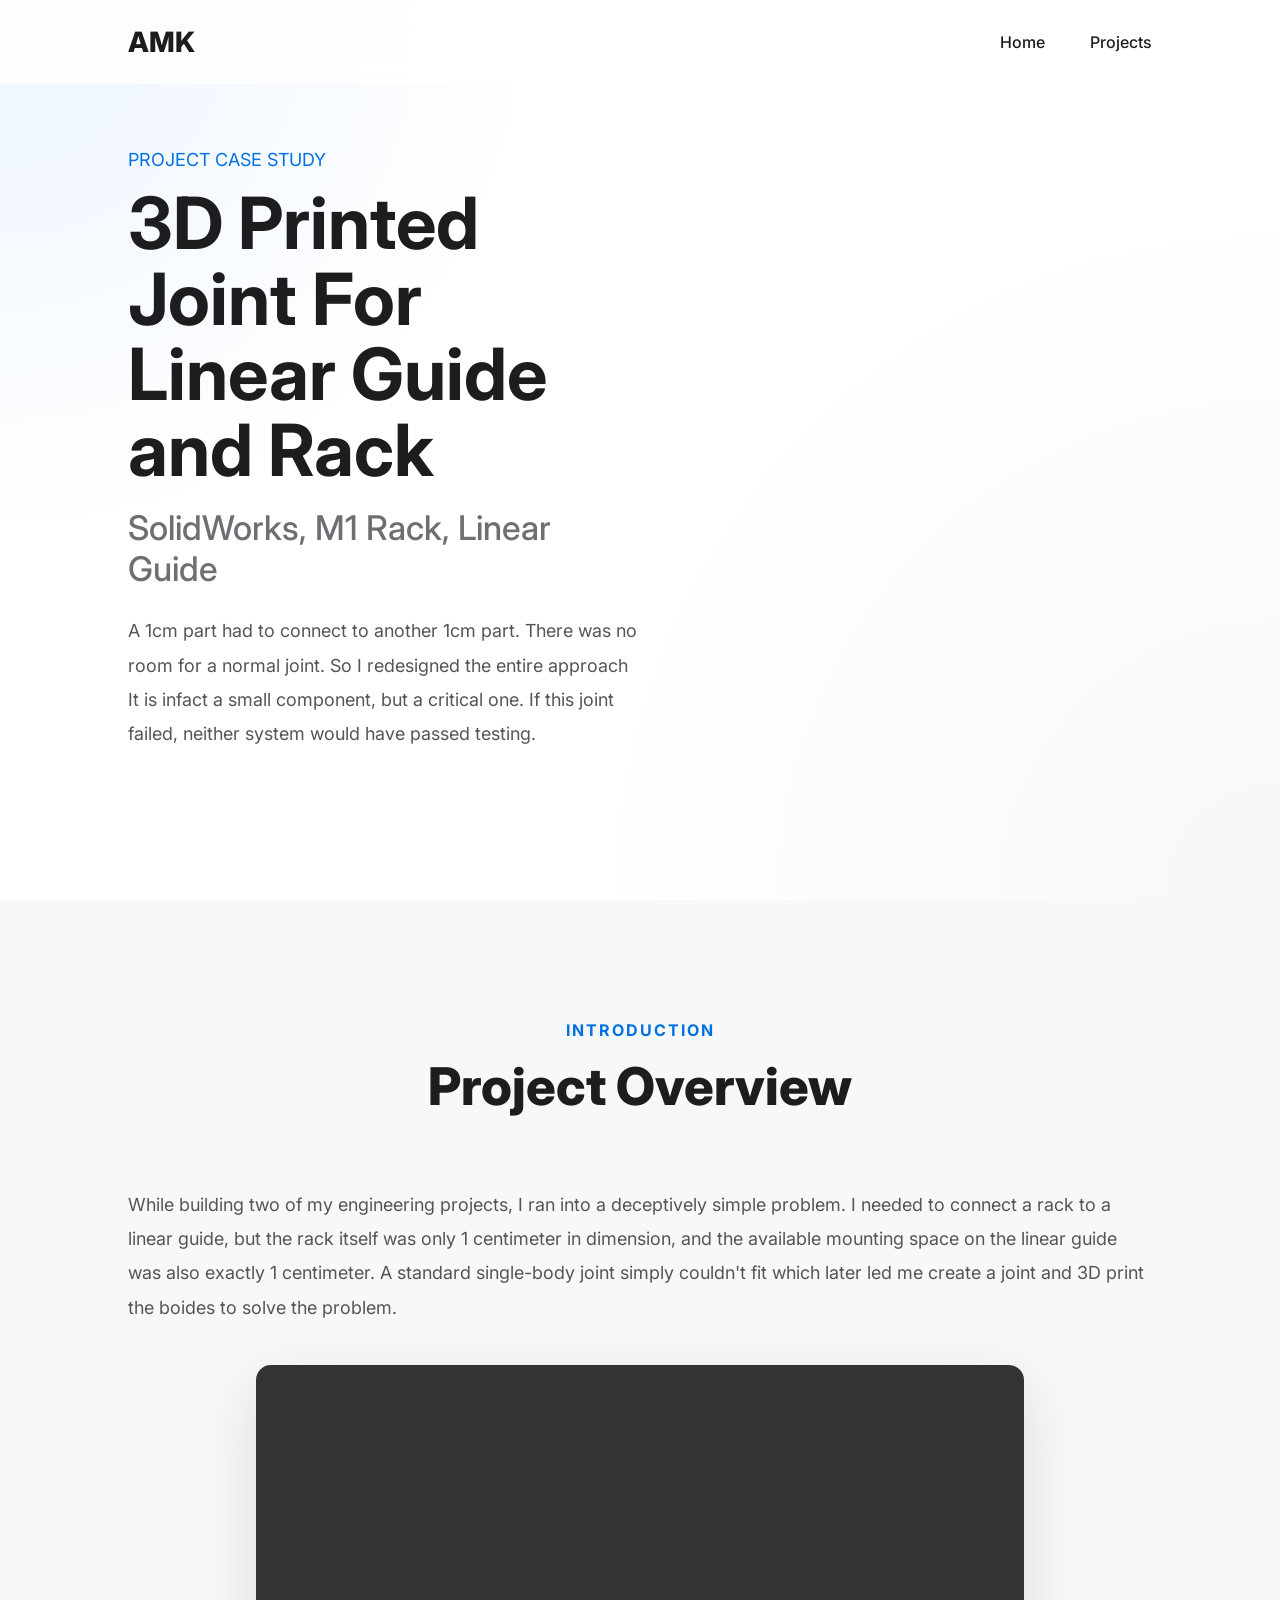
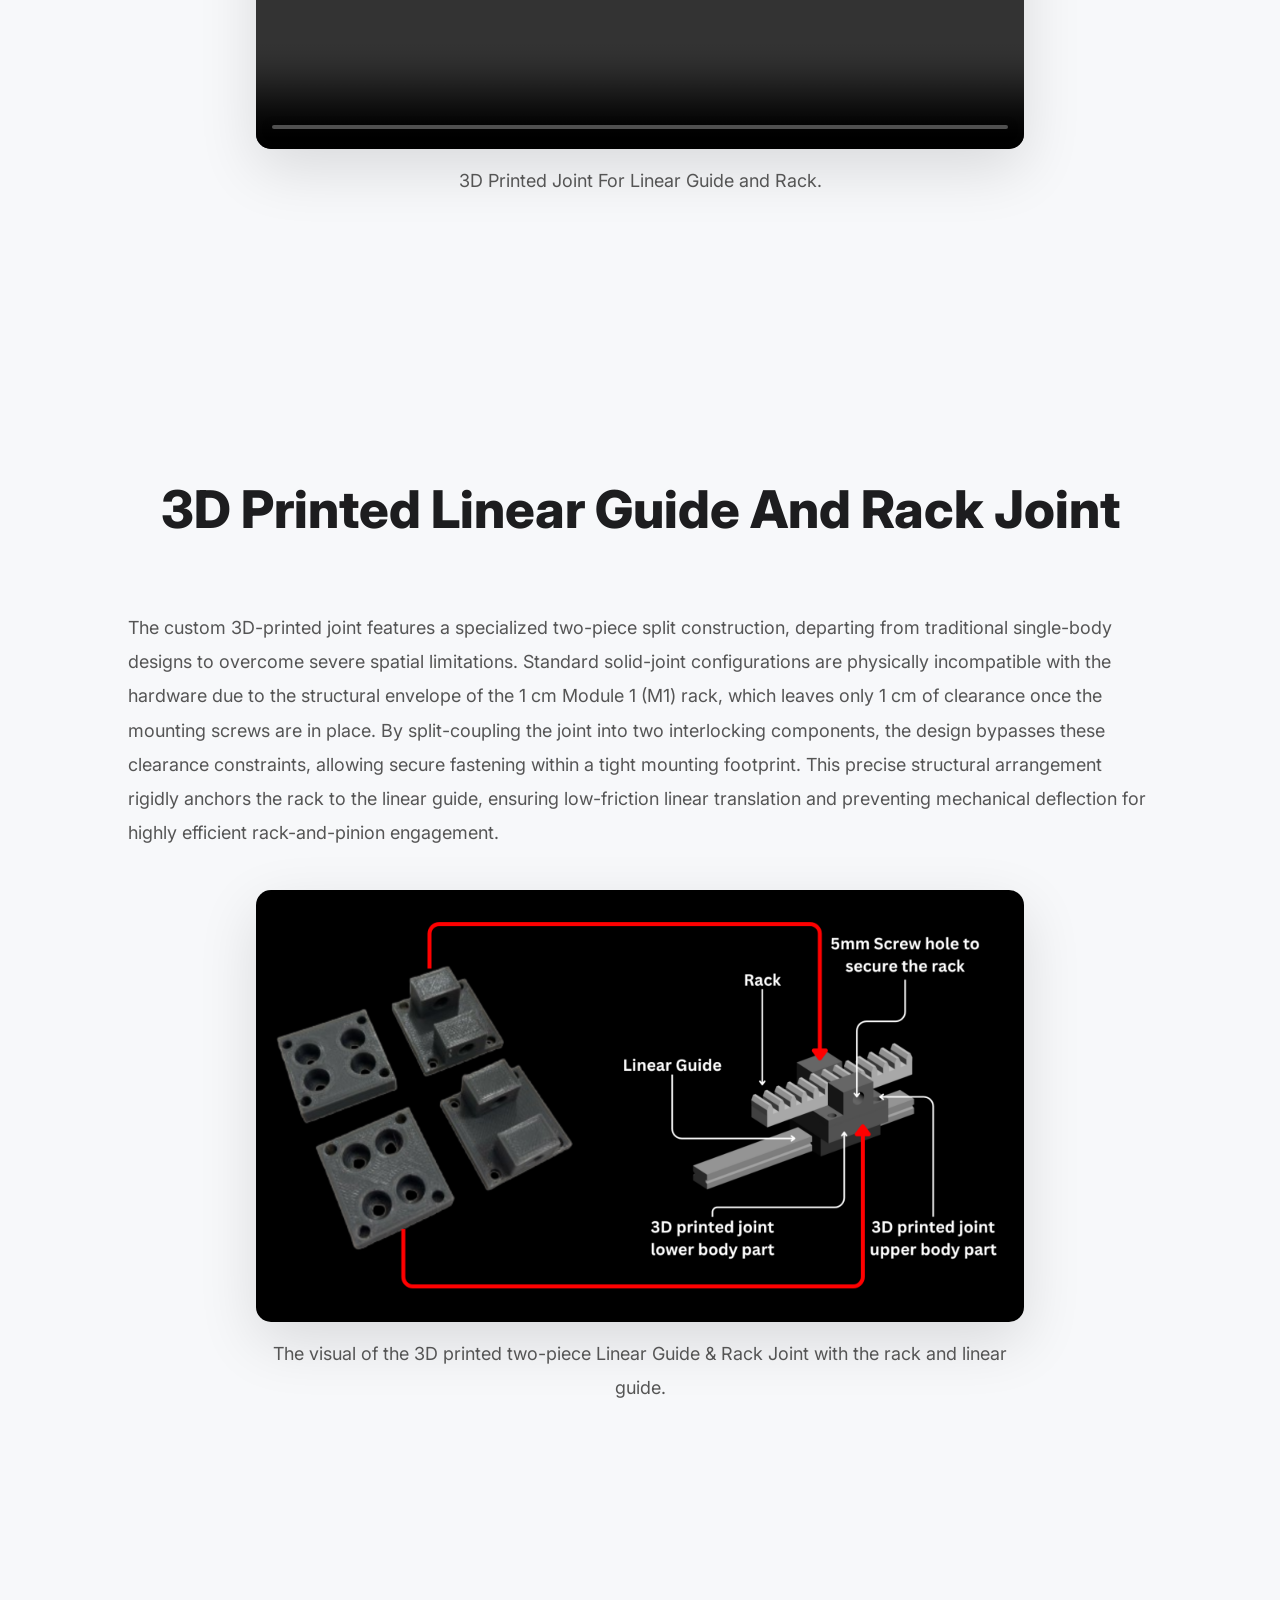
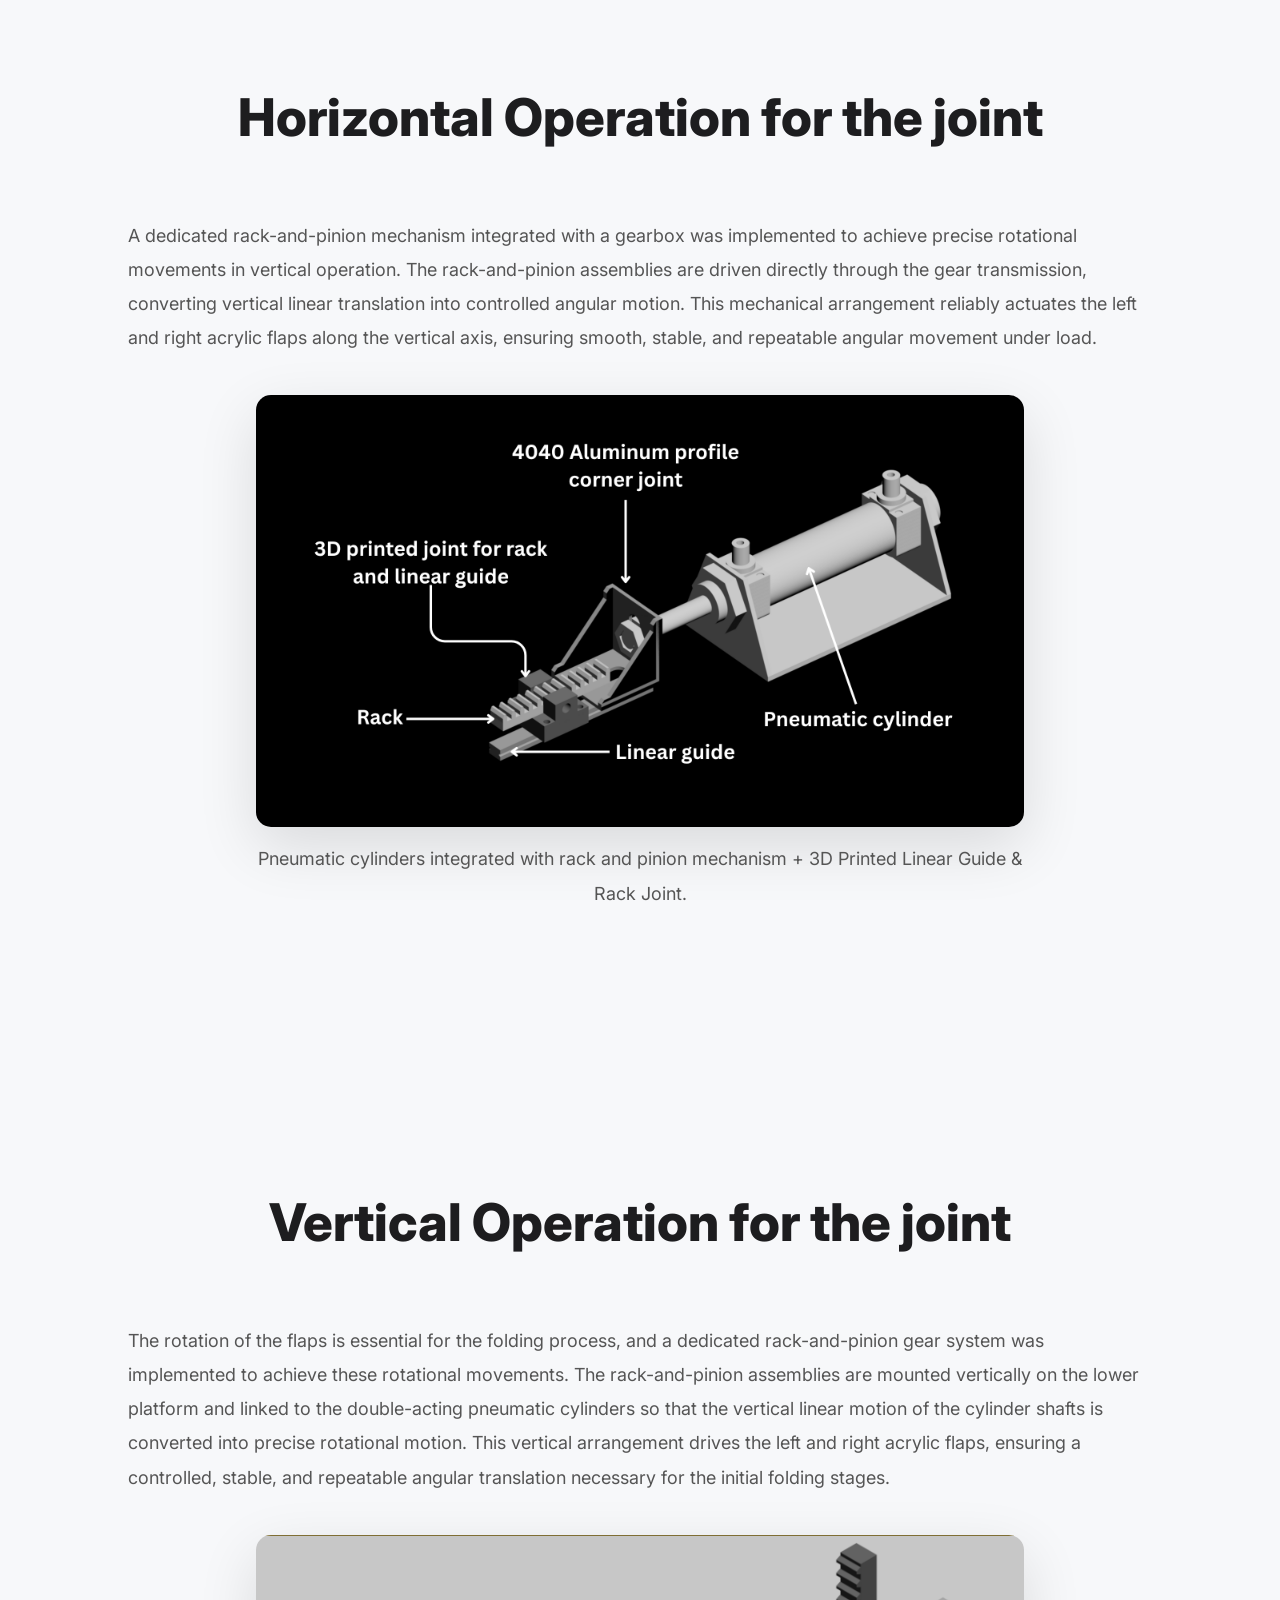
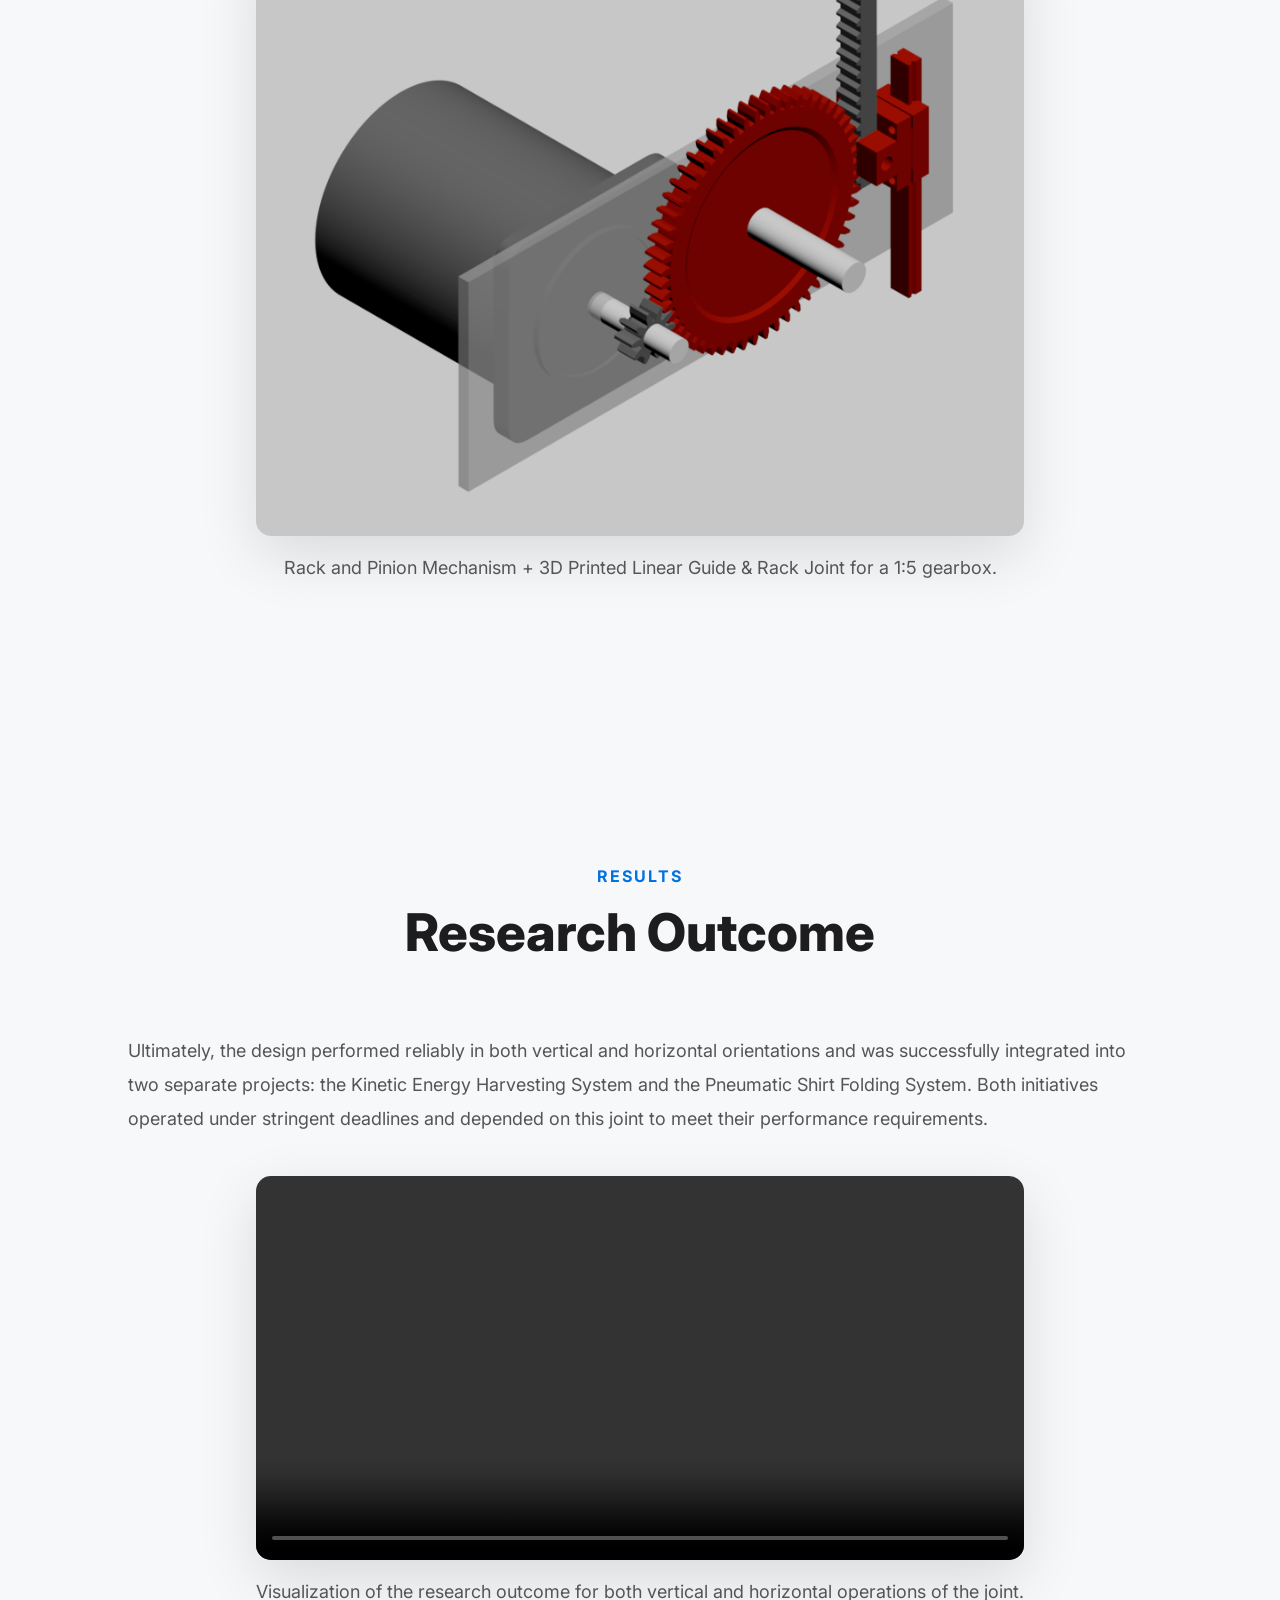
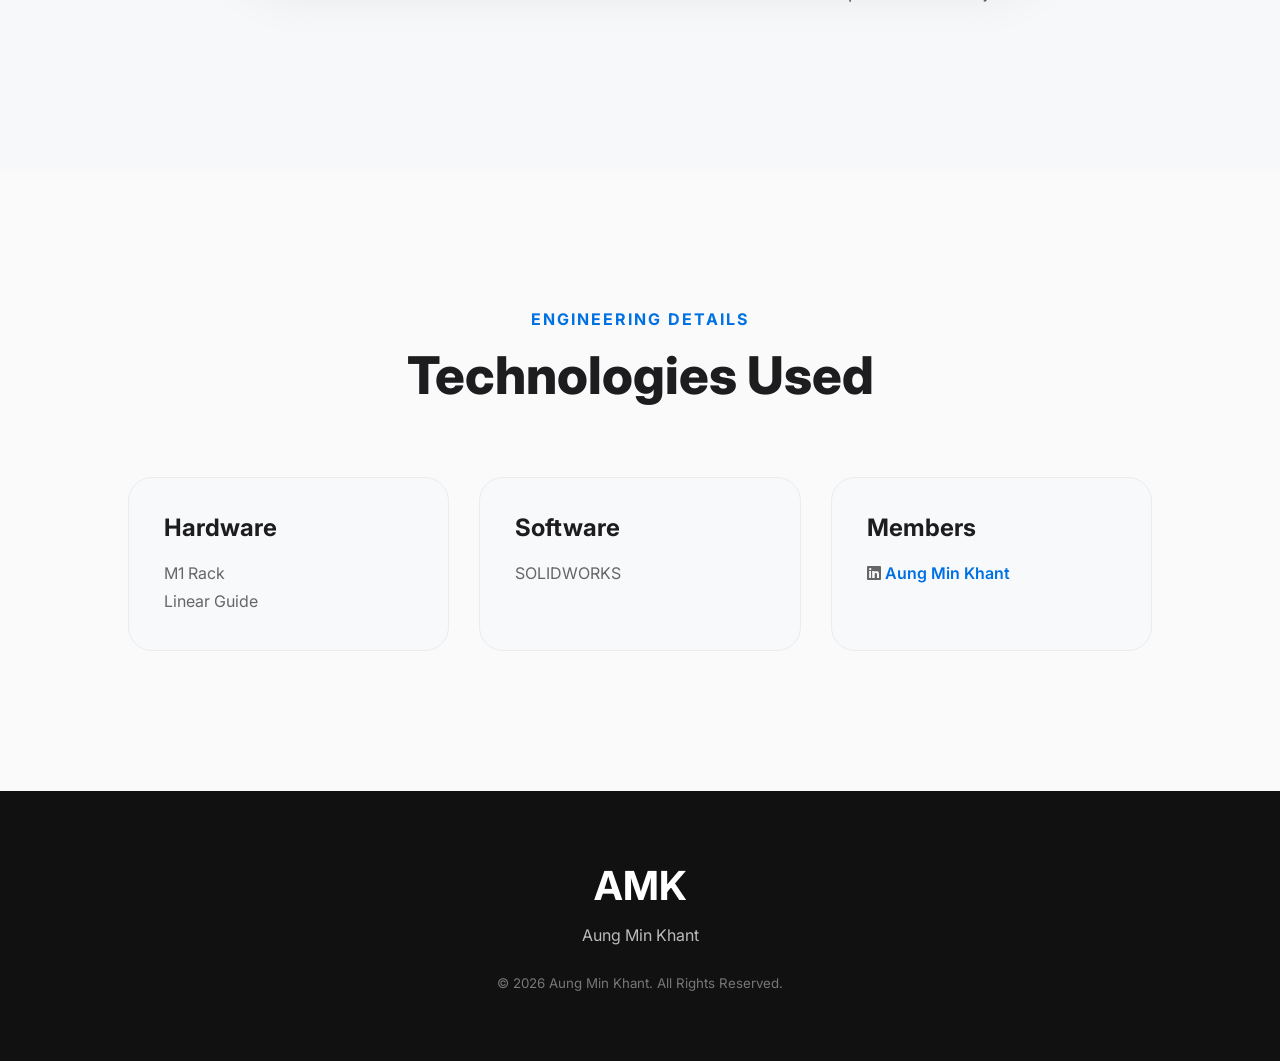
==== projects/3D Printed Joint For Linear Guide and Rack.html @ d3974a3c "Add files via upload" ====
<!DOCTYPE html>
<html lang="en">

<head>

    <meta charset="UTF-8">
    <meta name="viewport" content="width=device-width, initial-scale=1.0">

    <title>3D Printed Joint For Linear Guide and Rack | Aung Min Khant</title>

    <link rel="stylesheet" href="../css/style.css">

    <link href="https://fonts.googleapis.com/css2?family=Inter:wght@300;400;500;600;700;800&display=swap"
        rel="stylesheet">

    <link rel="stylesheet" href="https://cdnjs.cloudflare.com/ajax/libs/font-awesome/6.5.0/css/all.min.css">

</head>

<body>

    <!-- ================= NAVIGATION ================= -->

    <nav>

        <div class="logo">
            AMK
        </div>

        <ul>

            <li><a href="../index.html">Home</a></li>

            <li><a href="../index.html#projects">Projects</a></li>

        </ul>

    </nav>





    <!-- ================= HERO ================= -->

    <section class="hero">

        <div class="hero-left">

            <p class="intro">

                PROJECT CASE STUDY

            </p>

            <h1>

                3D Printed Joint For Linear Guide and Rack

            </h1>

            <h2>

                SolidWorks, M1 Rack, Linear Guide

            </h2>



            <p class="description">

                A 1cm part had to connect to another 1cm part. There was no room for a normal joint. So I redesigned the entire approach
                It is infact a small component, but a critical one. If this joint failed, neither system would have passed testing.



            </p>

    </section>





    <!-- ================= INTRODUCTION ================= -->

    <section class="about">

        <div class="section-title">

            <p>

                INTRODUCTION

            </p>

            <h2>

                Project Overview

            </h2>

        </div>

        <div class="about-container">

            <div class="about-text">

                <p>

                    While building two of my engineering projects, I ran into a deceptively simple problem. I needed to connect a rack to a
                    linear guide, but the rack itself was only 1 centimeter in dimension, and the available mounting space on the linear
                    guide was also exactly 1 centimeter. A standard single-body joint simply couldn't fit which later led me create a joint
                    and 3D print the boides to solve the problem.

                </p>

                <div class="media-wrapper media-three-quarter">

                    <div class="media-wrapper media-full">

                    <video controls autoplay muted loop playsinline preload="auto">

                        <source src="../videos/3D Printed Joint For Linear Guide and Rack/cover.mp4" type="video/mp4">


                    </video>

                    <p class="figure-caption">
                        3D Printed Joint For Linear Guide and Rack.
                    </p>

                </div>

            </div>

    </section>

        <!-- ================= SECTION 3 ================= -->

    <section class="about">

        <div class="section-title">



            <h2>

                3D Printed Linear Guide And Rack Joint

            </h2>

        </div>

        <div class="about-container">

            <div class="about-text">

                <p>

                    The custom 3D-printed joint features a specialized two-piece split construction, departing from
                    traditional single-body
                    designs to overcome severe spatial limitations. Standard solid-joint configurations are physically
                    incompatible with the
                    hardware due to the structural envelope of the 1 cm Module 1 (M1) rack, which leaves only 1 cm of
                    clearance once the
                    mounting screws are in place. By split-coupling the joint into two interlocking components, the
                    design bypasses these
                    clearance constraints, allowing secure fastening within a tight mounting footprint. This precise
                    structural arrangement
                    rigidly anchors the rack to the linear guide, ensuring low-friction linear translation and
                    preventing mechanical
                    deflection for highly efficient rack-and-pinion engagement.

                </p>

                <div class="media-wrapper media-three-quarter">

                    <figure>

                        <img src="../images/Advanced Kinetic Energy Harvesting System/Linear Guide joint.png">
                        <p class="figure-caption">
                            The visual of the 3D printed two-piece Linear Guide & Rack Joint with the rack and linear
                            guide.
                        </p>

                    </figure>

                </div>
    </section>

    <!-- ================= SECTION 1 ================= -->

    <section class="about">

        <div class="section-title">


            <h2>

                Horizontal Operation for the joint

            </h2>

        </div>

        <div class="about-container">

            <div class="about-text">

                <p>

                    A dedicated rack-and-pinion mechanism integrated with a gearbox was implemented to achieve precise rotational movements
                    in vertical operation. The rack-and-pinion assemblies are driven directly through the gear transmission, converting
                    vertical linear translation into controlled angular motion. This mechanical arrangement reliably actuates the left and
                    right acrylic flaps along the vertical axis, ensuring smooth, stable, and repeatable angular movement under load.


                </p>

                <div class="media-wrapper media-three-quarter">

                    <figure>

                        <img src="../images/Pneumatic Shirt Folding System/Pneumatic Double Acting Cylinder.png">

                        <p class="figure-caption">
                            Pneumatic cylinders integrated with rack and pinion mechanism + 3D Printed Linear Guide & Rack Joint.
                        </p>

                    </figure>

                </div>

    </section>





    <!-- ================= SECTION 2 ================= -->

    <section class="about">

        <div class="section-title">



            <h2>

                Vertical Operation for the joint

            </h2>

        </div>

        <div class="about-container">

            <div class="about-text">

                <p>

                    The rotation of the flaps is essential for the folding process, and a dedicated rack-and-pinion gear
                    system was
                    implemented to achieve these rotational movements. The rack-and-pinion assemblies are mounted
                    vertically on the lower platform and linked to the
                    double-acting pneumatic cylinders so that the vertical linear motion of the cylinder shafts is
                    converted into precise rotational motion. This vertical arrangement drives the left and right acrylic
                    flaps, ensuring a controlled, stable, and repeatable angular translation necessary for the initial
                    folding stages.

                </p>

                <div class="media-wrapper media-three-quarter">

                    <figure>

                        <img src="../images/Advanced Kinetic Energy Harvesting System/Rack and Pinion.png">
                        <p class="figure-caption">
                            Rack and Pinion Mechanism + 3D Printed Linear Guide & Rack Joint for a 1:5 gearbox.
                        </p>

                    </figure>

                </div>

        

    </section>

    <!-- ================= RESULTS ================= -->

    <section class="about">

        <div class="section-title">

            <p>

                RESULTS

            </p>

            <h2>

                Research Outcome

            </h2>

        </div>

        <div class="about-container">

            <div class="about-text">

                <p>

                    Ultimately, the design performed reliably in both vertical and horizontal orientations and was successfully integrated
                    into two separate projects: the Kinetic Energy Harvesting System and the Pneumatic Shirt Folding System. Both
                    initiatives operated under stringent deadlines and depended on this joint to meet their performance requirements.


                </p>

                <div class="media-wrapper media-three-quarter">

                    <video controls autoplay muted loop playsinline preload="auto">

                        <source src="../videos/3D Printed Joint For Linear Guide and Rack/result.mp4" type="video/mp4">


                    </video>

                    <p class="figure-caption">
                        Visualization of the research outcome for both vertical and horizontal operations of the joint.
                    </p>

                </div>

    </section>


    <!-- ================= TECHNOLOGIES ================= -->

    <section class="projects">

        <div class="section-title">

            <p>

                ENGINEERING DETAILS

            </p>

            <h2>

                Technologies Used

            </h2>

        </div>

        <div class="skills-grid">

            <div class="skill-card">

                <h3>

                    Hardware

                </h3>

                <p>

                    M1 Rack<br>

                    Linear Guide<br>

                </p>

            </div>





            <div class="skill-card">

                <h3>

                    Software

                </h3>

                <p>

                    SOLIDWORKS<br>

                </p>

            </div>

            
            <div class="skill-card">

                <h3>
                    Members
                </h3>

                <p>

                    <i class="fa-brands fa-linkedin"></i>
                    <a href="https://www.linkedin.com/in/aung-min-k-444830345" target="_blank" class="member-link">
                        Aung Min Khant
                    </a>

                </p>

            </div>


        </div>



    </section>





    <!-- ================= FOOTER ================= -->

    <footer>

        <div class="footer-content">

            <h2>

                AMK

            </h2>

            <p>

                Aung Min Khant

            </p>

            <small>

                © 2026 Aung Min Khant. All Rights Reserved.

            </small>

        </div>

    </footer>

</body>

</html>
---- css/style.css ----
*{
    margin:0;
    padding:0;
    box-sizing:border-box;
}

html{
    scroll-behavior:smooth;
}

body{

    font-family:'Inter',sans-serif;

    background:#ffffff;

    color:#1d1d1f;

}

/* NAVIGATION */

/* Navigation Animation */

nav{

    position:fixed;

    top:0;

    left:0;

    width:100%;

    z-index:1000;

    display:flex;

    justify-content:space-between;

    align-items:center;

    padding:25px 10%;

    background:rgba(255,255,255,0.75);

    backdrop-filter:blur(15px);

    transition:0.4s;

}

.nav-scrolled{

    padding:15px 10%;

    background:white;

    box-shadow:0 10px 30px rgba(0,0,0,.08);

}

.logo{

    font-size:28px;

    font-weight:800;

}

nav ul{

    display:flex;

    gap:45px;

    list-style:none;

}

nav a{

    text-decoration:none;

    color:#1d1d1f;

    font-weight:500;

    transition:.3s;

}

nav a:hover{

    color:#0071E3;

}

/* HERO */

.hero{

    min-height:100vh;

    display:flex;

    justify-content:space-between;

    align-items:center;

    padding:120px 10%;

    background:
    radial-gradient(circle at top left,#edf5ff,transparent 35%),
    radial-gradient(circle at bottom right,#f7f7f9,transparent 45%);

    animation:fadeHero 1.2s ease;

}

.hero-left{

    width:50%;

}

.intro{

    color:#0071E3;

    font-size:18px;

    margin-bottom:15px;

}

.hero h1{

    font-size:72px;

    line-height:1.05;

    margin-bottom:20px;

}

.hero h2{

    font-size:34px;

    color:#6E6E73;

    font-weight:500;

    margin-bottom:25px;

}

.description{

    max-width:550px;

    line-height:1.9;

    color:#555;

    font-size:18px;

}

.buttons{

    display:flex;

    gap:20px;

    margin-top:45px;

}

.btn-primary{

    background:#0071E3;

    color:white;

    padding:18px 34px;

    border-radius:50px;

    text-decoration:none;

    transition:.35s;

    font-weight:600;

    display:inline-flex;

    align-items:center;

    justify-content:center;

}

.btn-primary{

    background:#0071E3;

    color:white;

    padding:18px 34px;

    border-radius:50px;

    text-decoration:none;

    transition:.35s;

    font-weight:600;

    display:inline-flex;

    align-items:center;

    justify-content:center;

}

.btn-secondary{

    border:2px solid #0071E3;

    color:#0071E3;

    padding:18px 34px;

    border-radius:50px;

    text-decoration:none;

    transition:.35s;

    font-weight:600;

    display:inline-flex;

    align-items:center;

    justify-content:center;

    background:transparent;

    appearance:none;

    -webkit-appearance:none;

}


.btn-secondary:focus,
.btn-secondary:active{

    outline:none;

    border-color:#0071E3;

    box-shadow:none;

}

.btn-secondary:hover{

    background:#0071E3;

    color:white;

}


.hero-right{

    width:42%;

    display:flex;

    justify-content:center;

}

.hero-right img{

    width:100%;

    max-width:500px;

    border-radius:35px;

    box-shadow:0 40px 100px rgba(0,0,0,.15);

    animation:floatImage 5s ease-in-out infinite;

}

@keyframes floatImage{

0%{

transform:translateY(0px);

}

50%{

transform:translateY(-18px);

}

100%{

transform:translateY(0px);

}

}

@keyframes fadeHero{

from{

opacity:0;

transform:translateY(40px);

}

to{

opacity:1;

transform:translateY(0);

}

}

/* ================= ABOUT ================= */

.about{

    padding:120px 10%;

    background:#f7f8fa;

}

.section-title{

    text-align:center;

    margin-bottom:70px;

}

.section-title p{

    color:#0071E3;

    font-weight:700;

    letter-spacing:2px;

    margin-bottom:15px;

}

.section-title h2{

    font-size:52px;

    font-weight:800;

}

.about-container{

    display:flex;

    justify-content:space-between;

    gap:70px;

}

.about-text{

    flex:2;

}

.about-text p{

    font-size:18px;

    line-height:1.9;

    color:#555;

    margin-bottom:30px;

}

.about-button{

    display:inline-block;

    margin-top:20px;

    padding:18px 34px;

    background:#0071E3;

    color:white;

    text-decoration:none;

    border-radius:50px;

    transition:.35s;

}

.about-button:hover{

    transform:translateY(-5px);

    box-shadow:0 20px 40px rgba(0,113,227,.25);

}

.about-card{

    flex:1;

    background:white;

    padding:40px;

    border-radius:28px;

    box-shadow:0 25px 60px rgba(0,0,0,.08);

}

.info{

    margin-bottom:35px;

}

.info:last-child{

    margin-bottom:0;

}

.info h3{

    margin-bottom:10px;

    color:#0071E3;

}

.info p{

    color:#555;

    line-height:1.6;

}

/* ================= PROJECTS ================= */

.projects{

    padding:140px 10%;
    background:#fafafa;

}

.section-title span{

    display:block;
    margin-top:18px;
    color:#777;
    max-width:700px;
    margin-inline:auto;
    line-height:1.8;

}

.project-slider-container{

    position:relative;

    display:flex;

    align-items:center;

    margin-top:80px;

}


.project-grid{

    display:flex;

    gap:40px;

    overflow-x:auto;

    overflow-y:hidden;

    width:100%;

    padding:30px 20px;

    scroll-behavior:smooth;

    scroll-snap-type:x mandatory;

}


.project-grid::-webkit-scrollbar{

    display:none;

}


.project-card{

    flex:0 0 380px;

    width:380px;

    max-width:380px;

    height:auto;

    background:white;

    border-radius:28px;

    overflow:hidden;

    opacity:1;

    transform:translateX(0);

    transition:
    opacity .35s ease,
    transform .35s ease,
    box-shadow .25s ease;

    box-shadow:0 18px 45px rgba(0,0,0,.08);

    scroll-snap-align:start;

}

.project-card:hover{

    transform:translateY(-8px);

    box-shadow:0 25px 55px rgba(0,0,0,.12);

}

.project-image{
    width:100%;
    height:260px;
    overflow:hidden;
    position:relative;
}

.project-image img,
.project-image video{
    width:100%;
    height:100%;
    object-fit:cover;
    display:block;
}

.project-content{

    padding:35px;

}

.tag-group{

    display:flex;
    gap:10px;
    flex-wrap:wrap;
    margin-bottom:20px;

}

.tag-group span{

    background:#eef5ff;
    color:#0071E3;
    padding:8px 16px;
    border-radius:30px;
    font-size:13px;
    font-weight:600;

}

.project-content h3{

    font-size:30px;
    margin-bottom:18px;

}

.project-content p{

    color:#666;
    line-height:1.8;
    margin-bottom:28px;

}

.project-content a{

    display:inline-flex;

    align-items:center;

    gap:8px;

    color:#0071E3;

    text-decoration:none;

    font-weight:700;

    transition:.3s;

}


.project-content a:hover{

    gap:15px;

}

/* ================= SKILLS ================= */

.skills{

    padding:140px 10%;
    background:white;

}

.skills-grid{

    display:grid;
    grid-template-columns:repeat(auto-fit,minmax(300px,1fr));
    gap:30px;
    margin-top:70px;

}

.skill-card{

    background:#f8f9fb;
    border-radius:24px;
    padding:35px;
    transition:.35s;
    border:1px solid #ececec;

}

.skill-card:hover{

    transform:translateY(-8px);

    box-shadow:0 20px 45px rgba(0,0,0,.08);

}

.skill-card h3{

    font-size:24px;
    margin-bottom:18px;

}

.skill-card p{

    color:#666;
    line-height:1.7;

}

/* ================= HIGHLIGHTS ================= */

.highlights{

    padding:100px 10%;

    background:white;

}


.highlight-grid{

    display:grid;

    grid-template-columns:repeat(4,1fr);

    gap:30px;

    margin-top:60px;

}


.highlight-card{

    background:#f8f9fb;

    padding:45px 30px;

    border-radius:25px;

    text-align:center;

    border:1px solid #ececec;

    transition:.35s;

}


.highlight-card:hover{

    transform:translateY(-10px);

    box-shadow:0 25px 50px rgba(0,0,0,.1);

}


.highlight-card h3{

    font-size:48px;

    color:#0071E3;

    font-weight:800;

    margin-bottom:15px;

}


.highlight-card p{

    color:#666;

    font-size:17px;

}


/* ================= CONTACT ================= */


.contact{

    padding:120px 10%;

    background:#f7f8fa;

}


.contact-container{

    display:flex;

    justify-content:center;

    gap:35px;

    margin-top:70px;

}


.contact-card{

    background:white;

    width:320px;

    padding:45px 30px;

    border-radius:28px;

    text-align:center;

    box-shadow:0 20px 50px rgba(0,0,0,.08);

    transition:.35s;

}


.contact-card:hover{

    transform:translateY(-10px);

}


.contact-card i{

    font-size:40px;

    color:#0071E3;

    margin-bottom:25px;

}


.contact-card h3{

    font-size:24px;

    margin-bottom:15px;

}


.contact-card p{

    color:#666;

    line-height:1.7;

    word-break:break-word;

}



/* ================= FOOTER ================= */


footer{

    background:#111;

    color:white;

    padding:70px 10%;

    text-align:center;

}


.footer-content h2{

    font-size:40px;

    margin-bottom:15px;

}


.footer-content p{

    color:#bbb;

    margin-bottom:8px;

}


.footer-content small{

    display:block;

    margin-top:30px;

    color:#777;

}

/* ================= SCROLL ANIMATION ================= */


.hidden{

    opacity:0;

    transform:translateY(40px);

    transition:0.8s ease;

}


.show{

    opacity:1;

    transform:translateY(0);

}

/* ================= MOBILE MENU ================= */


.menu-toggle{

    display:none;

    font-size:28px;

    cursor:pointer;

    color:#0071E3;

}



@media(max-width:768px){


.menu-toggle{

    display:block;

}


nav ul{

    position:absolute;

    top:75px;

    right:5%;

    background:white;

    width:220px;

    padding:25px;

    border-radius:20px;

    box-shadow:0 20px 50px rgba(0,0,0,.15);

    flex-direction:column;

    align-items:center;

    display:none;

}


nav ul.active{

    display:flex;

}


}

/* ================= CONTACT LINK FIX ================= */


.contact-card{

    text-decoration:none;

    color:#1d1d1f;

}


.contact-card:hover h3{

    color:#0071E3;

}

/* ================= PROJECT LINK ================= */


.project-content a{

    display:inline-block;

    transition:.3s;

}


.project-content a:hover{

    transform:translateX(8px);

}


/* ================= REMOVE BUTTON FOCUS BOX ================= */


a,
a:focus,
a:active{

    outline:none;

    -webkit-tap-highlight-color:transparent;

}


.btn-primary,
.btn-secondary,
.about-button{

    outline:none;

}


.btn-primary:focus,
.btn-secondary:focus,
.about-button:focus{

    box-shadow:none;

}

/* ================= ACTIVE NAVIGATION ================= */


nav a.active{

    color:#0071E3;

    font-weight:700;

}

/* ================= PROJECT SLIDER BUTTON ================= */


.project-btn{

    position:absolute;

    z-index:10;

    width:55px;

    height:55px;

    border-radius:50%;

    border:none;

    background:white;

    color:#0071E3;

    font-size:22px;

    cursor:pointer;

    box-shadow:0 10px 25px rgba(0,0,0,.12);

    transition:background .2s ease, transform .2s ease;

}


.project-btn:hover{

    transform:scale(1.05);

    background:#0071E3;

    color:white;

}


.prev-btn{

    left:-25px;

}


.next-btn{

    right:-25px;

}


/* ================= PROJECT META ================= */


.project-meta{

    display:flex;

    justify-content:space-between;

    align-items:center;

    margin-bottom:20px;

}


.project-year{

    font-size:14px;

    color:#777;

    font-weight:600;

}


.project-status{

    background:#e8f5e9;

    color:#2e7d32;

    padding:6px 14px;

    border-radius:20px;

    font-size:13px;

    font-weight:600;

}



/* Research Status */

.project-status.research{

    background:#eef5ff;

    color:#0071E3;

}

/* ================= PROJECT IMAGE OVERLAY ================= */


.project-image{

    position:relative;

}


.project-image::after{

    content:"";

    position:absolute;

    inset:0;

    background:linear-gradient(
        to top,
        rgba(0,0,0,.25),
        transparent
    );

    opacity:0;

    transition:.4s;

}


.project-card:hover .project-image::after{

    opacity:1;

}

button,
a{

    -webkit-tap-highlight-color:transparent;

}


a:focus-visible{

    outline:none;

}

/* ================= PROJECT FILTER ================= */


.project-filter{

    display:flex;

    justify-content:center;

    flex-wrap:wrap;

    gap:15px;

    margin-top:40px;

}


.filter-btn{

    border:none;

    background:#f1f5fa;

    color:#555;

    padding:12px 25px;

    border-radius:30px;

    font-weight:600;

    cursor:pointer;

    transition:.3s;

}


.filter-btn:hover{

    color:#0071E3;

}


.filter-btn.active{

    background:#0071E3;

    color:white;

}

/* ================= PROJECT FILTER HIDE ================= */


.hidden-project{

    display:none !important;

}

/* ================= PROJECT FILTER ANIMATION ================= */


.project-card{

    opacity:1;

    transform:translateX(0);

    transition:
    opacity .35s ease,
    transform .35s ease,
    box-shadow .25s ease;

}


.project-card.hide-animation{

    opacity:0;

    transform:scale(.95);

}

/* ================= PROJECT CARD CONSISTENCY ================= */


.project-content{

    display:flex;

    flex-direction:column;

    flex:1;

}



.project-content a{

    margin-top:auto;

}

/* PROJECT CARDS */

.project-card:hover{

    transform:translateY(-10px);

}



.project-card img,
.project-card video{

    width:100%;
    height:220px;
    object-fit:cover;
    display:block;

}



.project-content{

    padding:25px;

}



.project-content h3{

    margin-bottom:15px;

}



.project-content p{

    line-height:1.6;

    margin-bottom:20px;

}



.case-study-btn{

    display:inline-block;

    padding:10px 20px;

    background:#0071e3;

    color:white;

    border-radius:8px;

}



.project-btn:hover{

    background:#005bb5;

}

.project-detail{

    max-width:1000px;

    margin:120px auto;

    padding:20px;

}


.project-detail h2{

    margin-top:50px;

    margin-bottom:20px;

}


.project-detail p{

    line-height:1.8;

}


.project-detail-image img{

    width:100%;

    border-radius:15px;

    margin:30px 0;

}


.gallery{

    display:grid;

    grid-template-columns:
    repeat(auto-fit,minmax(250px,1fr));

    gap:20px;

}


.gallery img{

    width:100%;

    border-radius:15px;

}

/* ================= PROJECT CARD CONSISTENCY ================= */


.project-content{

    display:flex;

    flex-direction:column;

    flex:1;

}



.project-content a{

    margin-top:auto;

}

/* ===========================================
   PROJECT MEDIA
=========================================== */

.project-media{

    padding:120px 10%;

}

.media-wrapper{

    max-width:1200px;
    margin:50px auto 0;

}

.media-wrapper img,
.media-wrapper video{

    width:100%;
    display:block;

    border-radius:25px;

    box-shadow:0 20px 60px rgba(0,0,0,.12);

}

.media-grid{

    max-width:1200px;

    margin:50px auto 0;

    display:grid;

    gap:25px;

}

.media-grid img{

    width:100%;

    display:block;

    border-radius:20px;

    object-fit:cover;

    transition:.3s;

}

.media-grid img:hover{

    transform:translateY(-6px);

}

.media-grid.three{

    grid-template-columns:repeat(3,1fr);

}

.media-grid.four{

    grid-template-columns:repeat(2,1fr);

}

@media(max-width:768px){

.media-grid.three,
.media-grid.four{

    grid-template-columns:1fr;

}

}

.project-media img{

    width:100%;

    max-width:600px;

    height:auto;

}

.project-media video{

    width:100%;

    max-width:650px;

    height:auto;

    border-radius:20px;

}

.large-image{

    max-width:800px;

    height:auto;

}

.small-image{

    max-width:350px;

    height:auto;

}

.figure-caption {
    width: 100%;
    text-align: center;
    margin: 15px auto 0;
    font-size: 14px;
    color: #6e6e73;
    line-height: 1.6;
}

/* ================= PROJECT MEDIA SIZES ================= */

.media-wrapper img,
.media-wrapper video {
    display: block;
    width: 100%;
    height: auto;
    margin-left: auto;
    margin-right: auto;
}

/* Optional reusable sizes */

.media-small {
    max-width: 500px;
}

.media-medium {
    max-width: 750px;
}

.media-large {
    max-width: 1000px;
}

.media-full {
    max-width: 1200px;
}

/* ================= MEDIA SIZE SYSTEM ================= */

.media-wrapper{

    text-align:center;

    margin:40px auto;

}

.media-wrapper img,
.media-wrapper video{

    max-width:100%;

    height:auto;

    border-radius:15px;

}


/* 1/4 Width */

.media-quarter{

    width:25%;

}


/* 1/2 Width */

.media-half{

    width:50%;

}


/* 3/4 Width */

.media-three-quarter{

    width:75%;

}


/* Full Width */

.media-full{

    width:100%;

}

.member-link{
    color:#0071E3;
    text-decoration:none;
    font-weight:600;
    transition:0.3s;
}

.member-link:hover{
    text-decoration:underline;
    color:#005bb5;
}

/* Project card video */
.project-video {
    overflow: hidden;
}

.project-video video {
    width: 100%;
    height: 260px;   /* Same height as project images */
    object-fit: cover;
    display: block;
}

.project-image img,
.project-image video{

    width:100%;
    height:260px;
    object-fit:cover;
    display:block;

}
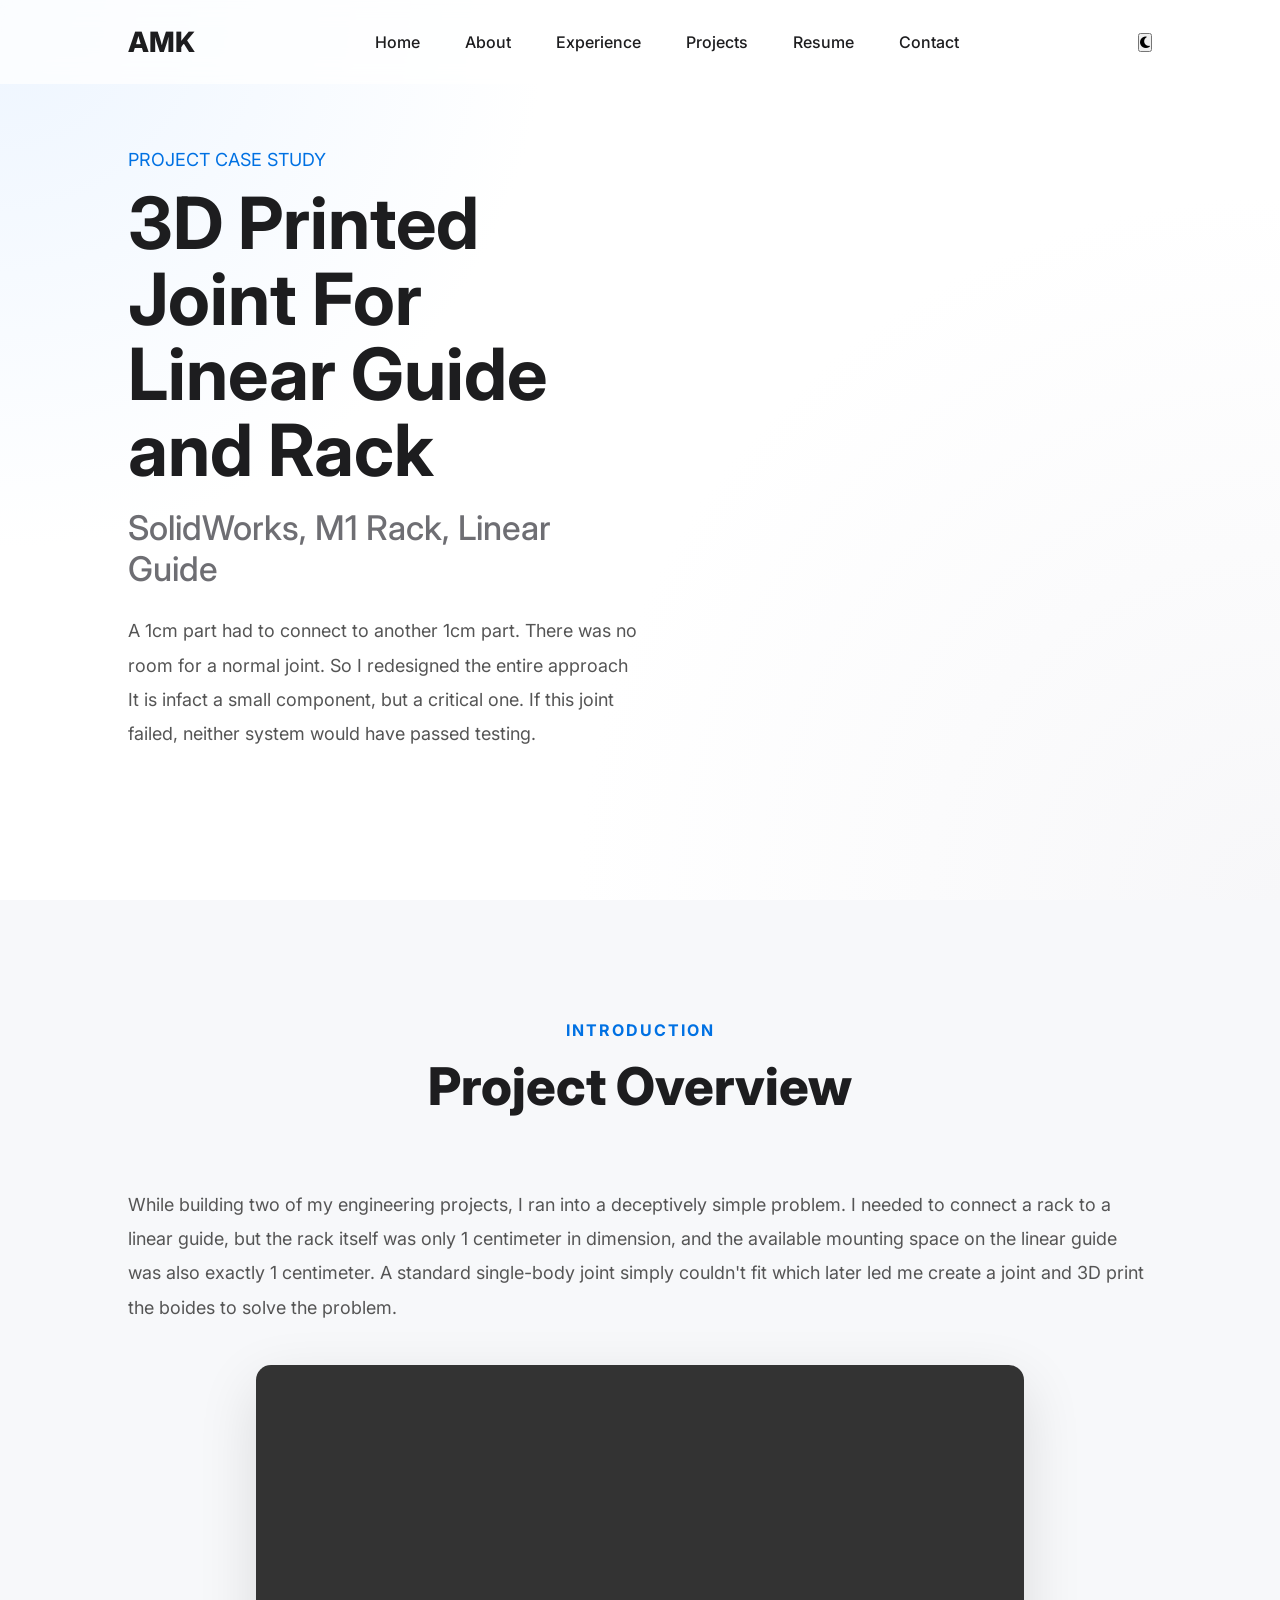
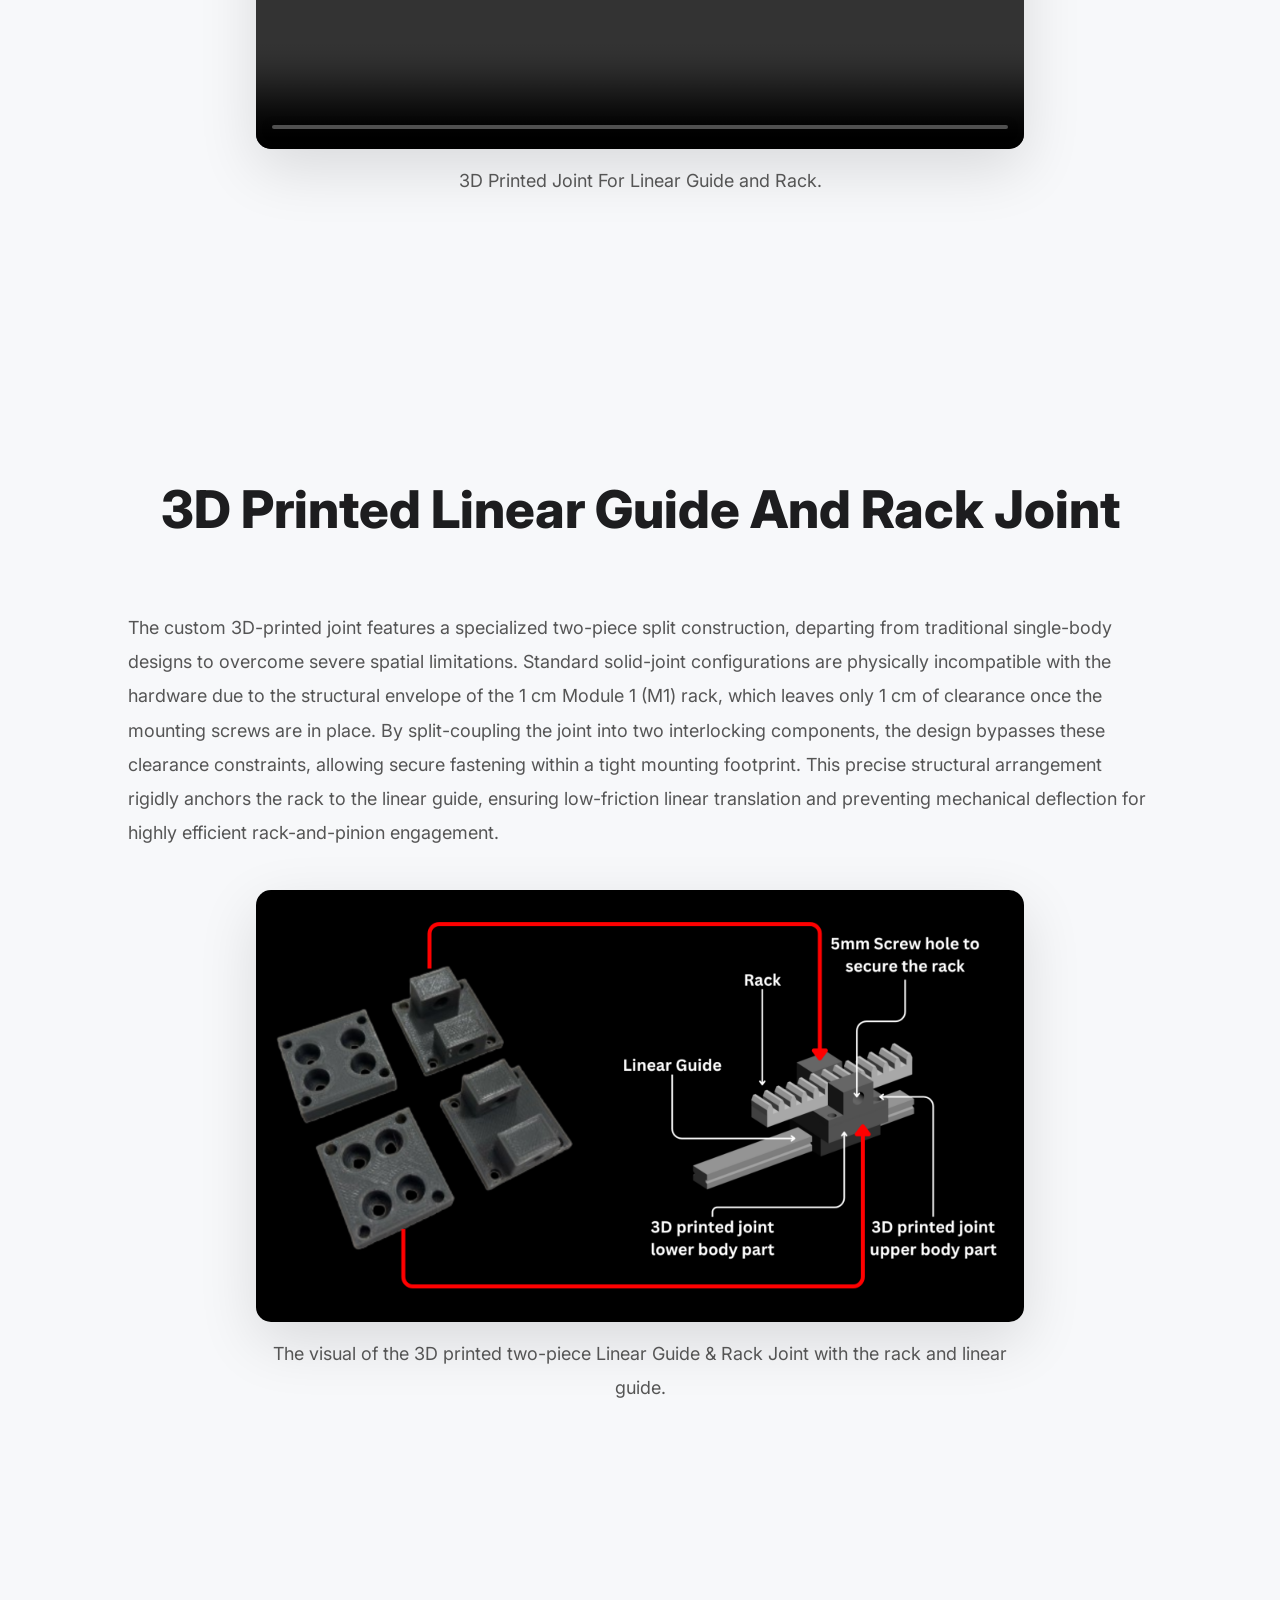
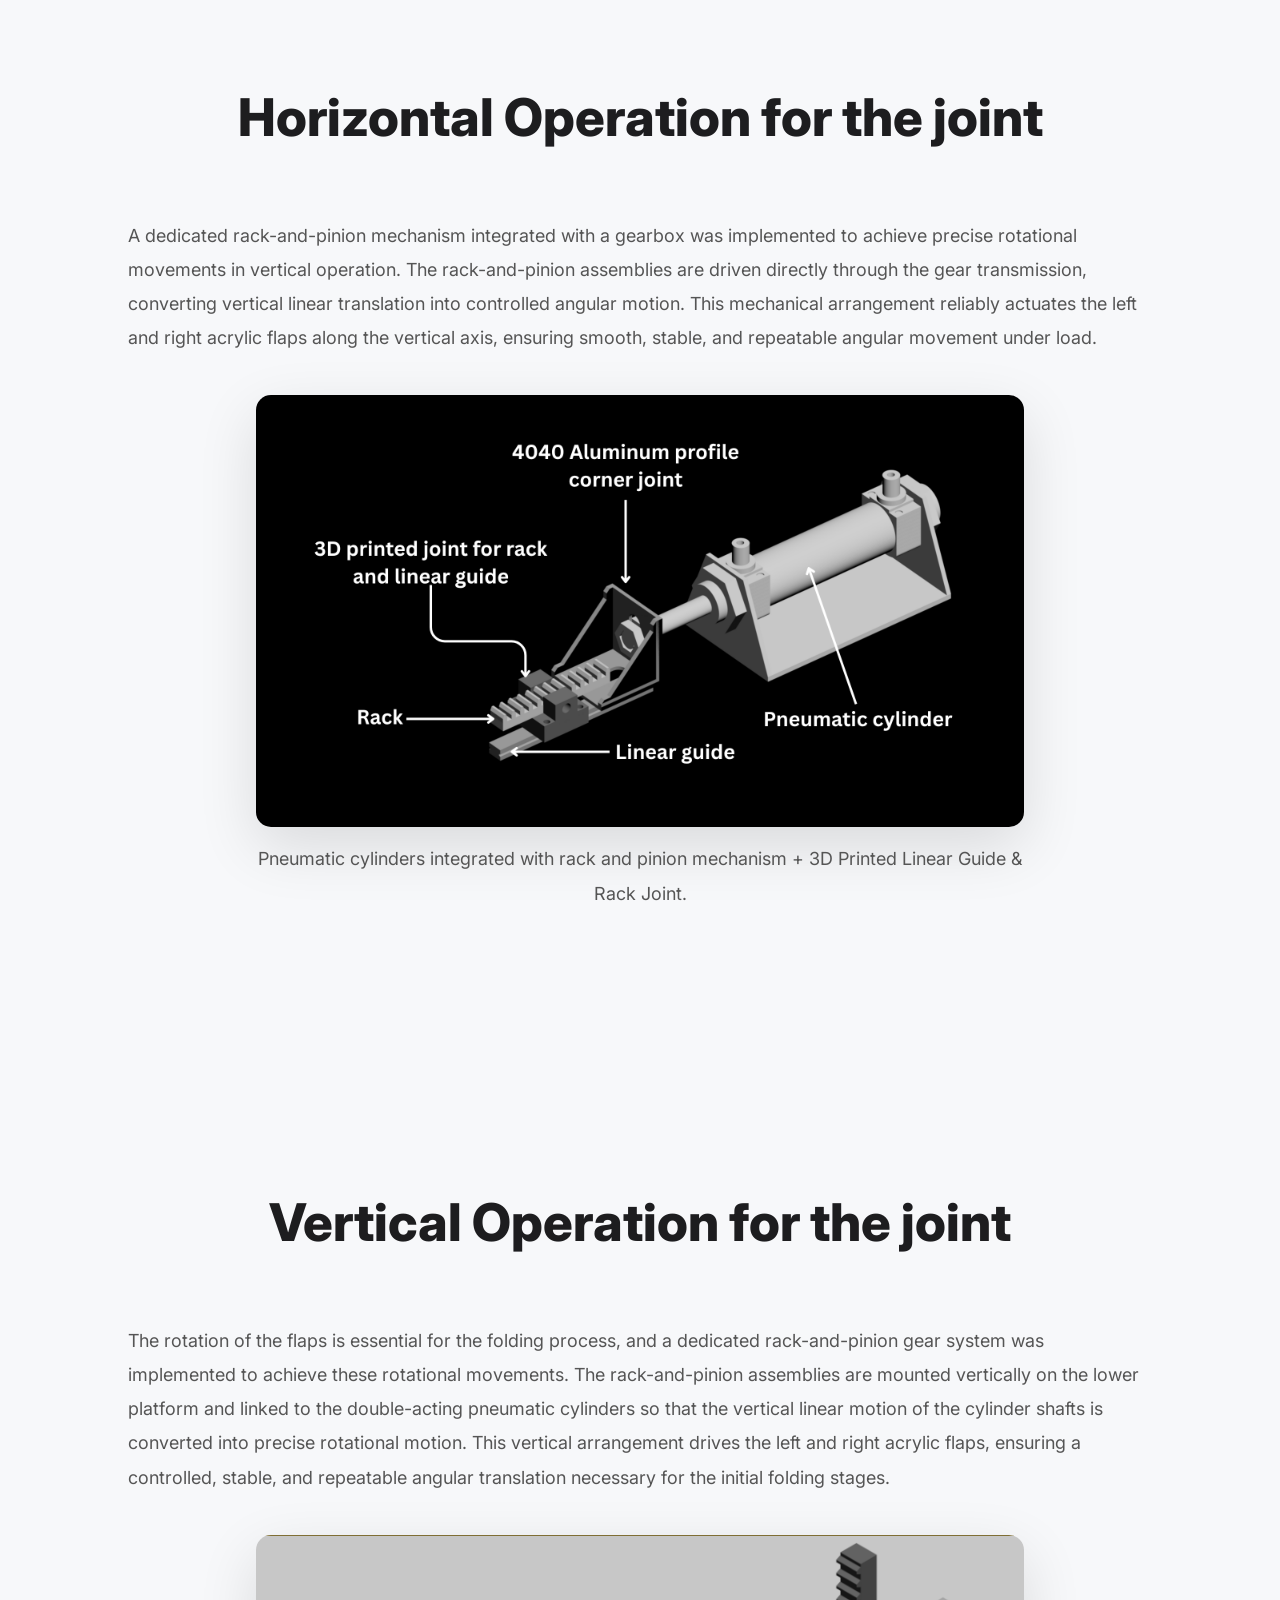
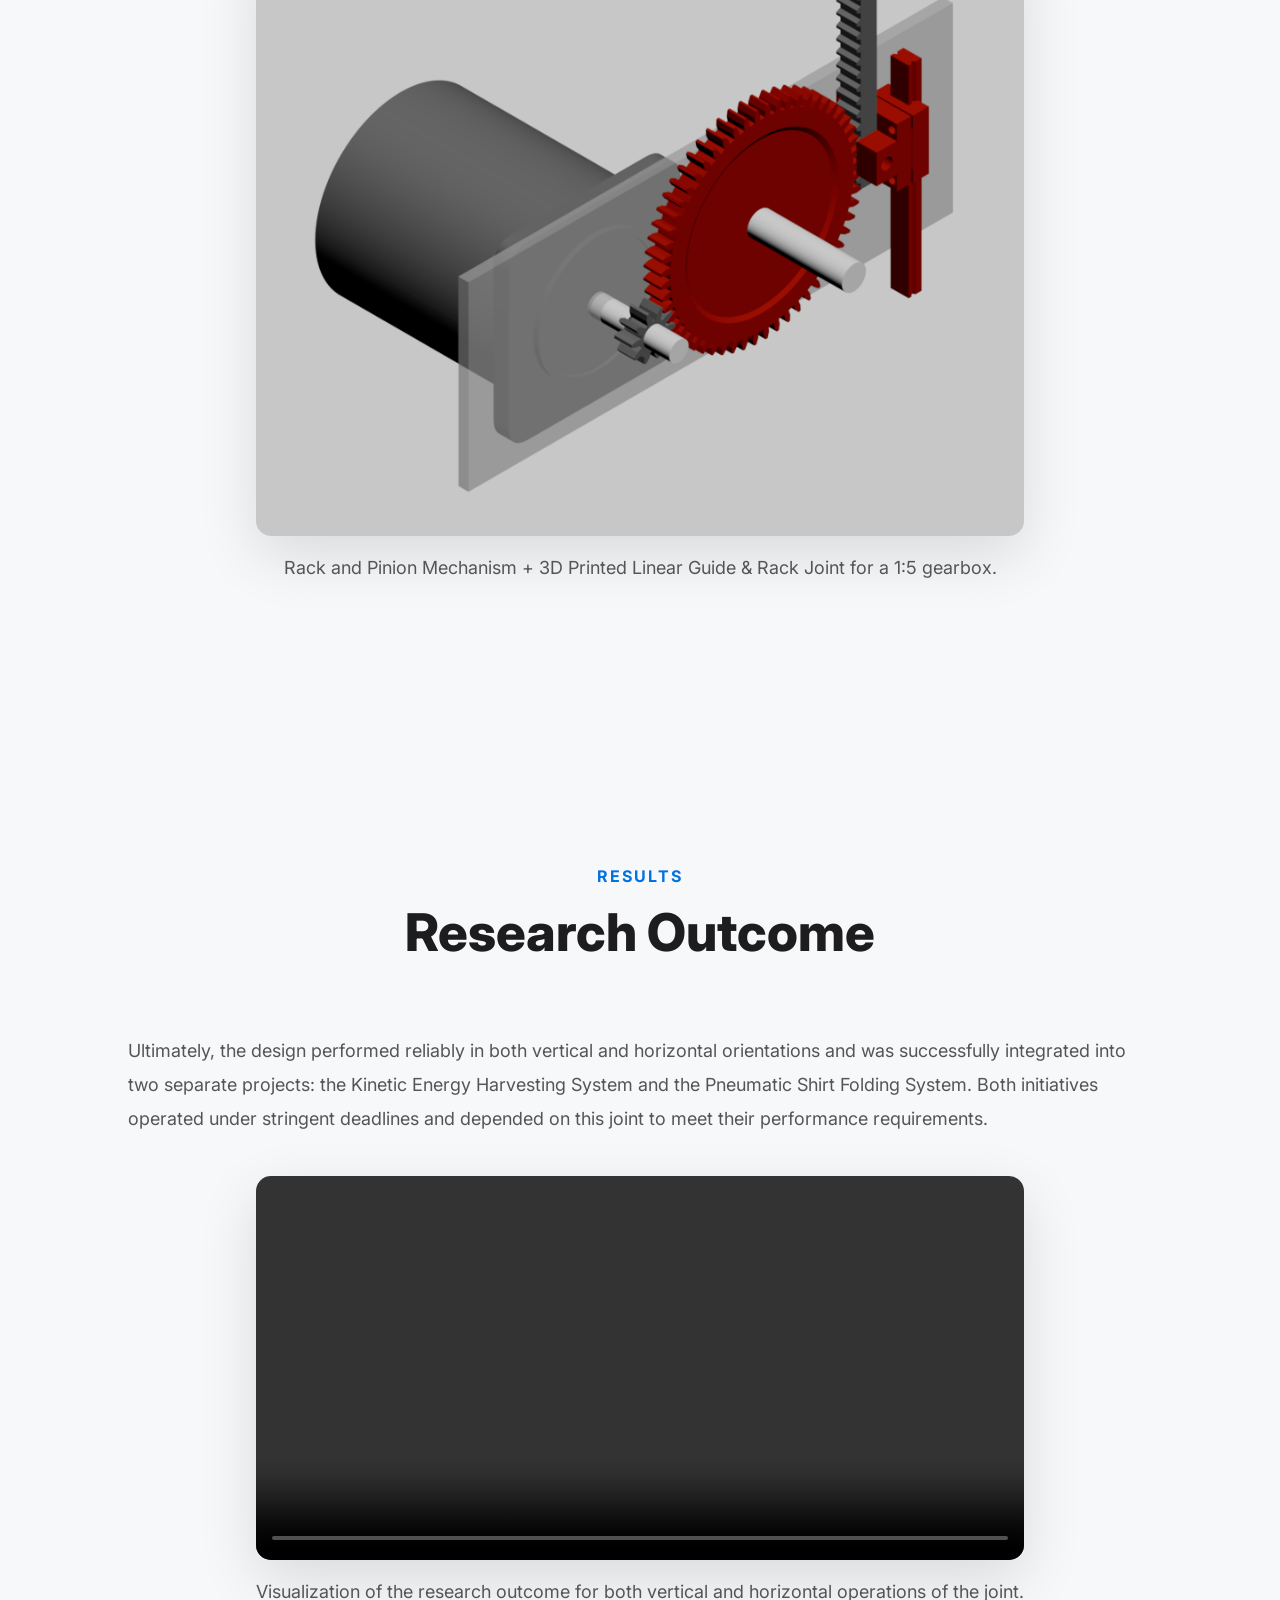
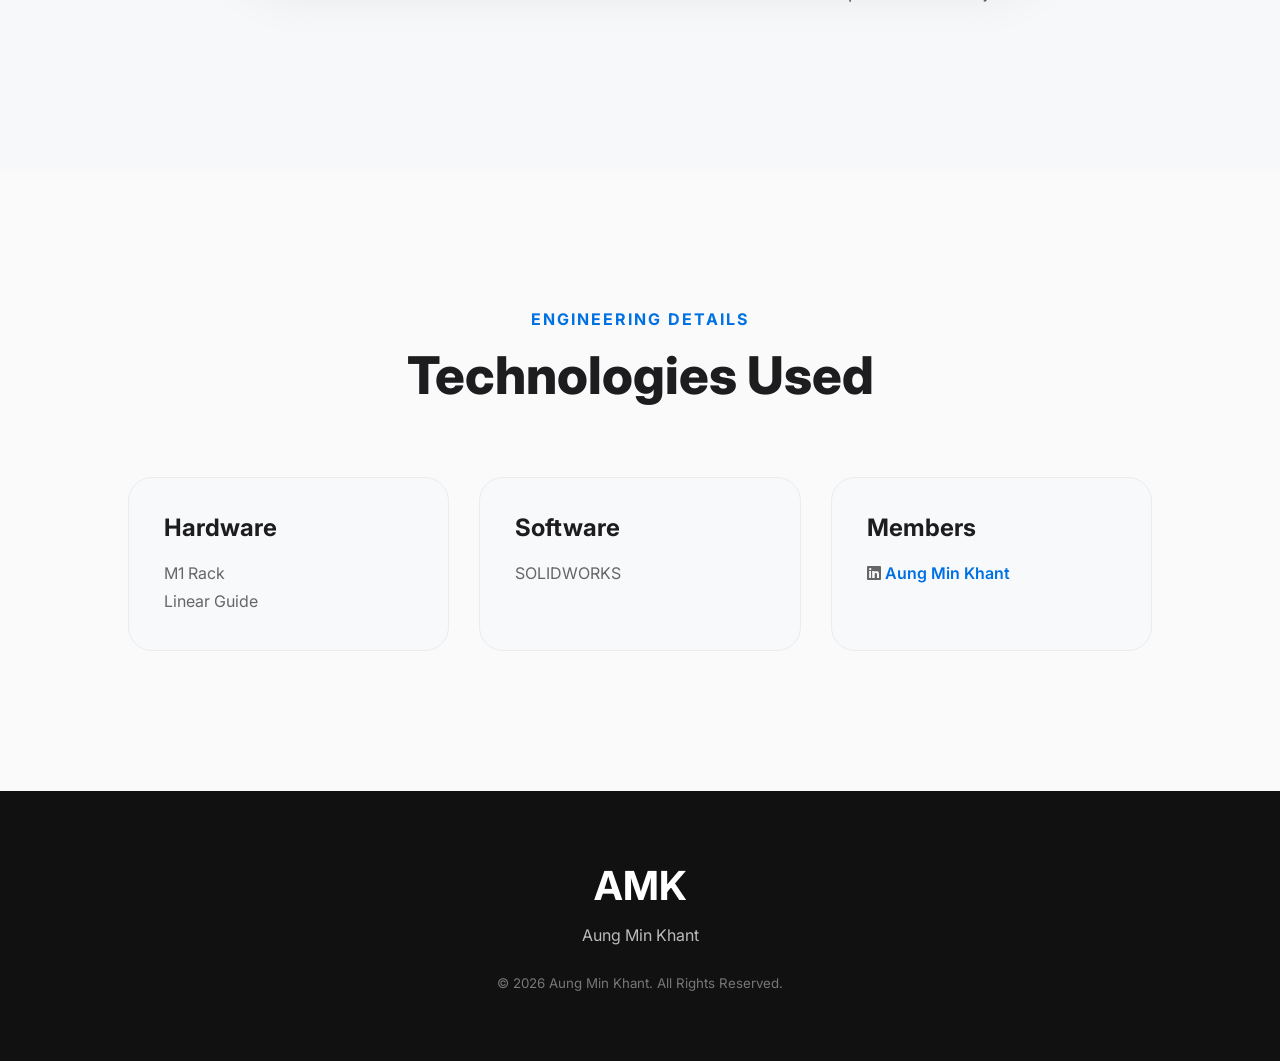
==== commit 75a6f62f: "Add files via upload" ====
--- a/projects/3D Printed Joint For Linear Guide and Rack.html
+++ b/projects/3D Printed Joint For Linear Guide and Rack.html
@@ -19,24 +19,22 @@
 
 <body>
 
-    <!-- ================= NAVIGATION ================= -->
-
-    <nav>
-
-        <div class="logo">
-            AMK
-        </div>
-
-        <ul>
-
-            <li><a href="../index.html">Home</a></li>
-
-            <li><a href="../index.html#projects">Projects</a></li>
-
-        </ul>
-
-    </nav>
-
+<!-- ================= NAVIGATION ================= -->
+
+<nav>
+    <div class="logo"> AMK </div>
+    <div class="menu-toggle"> <i class="fa-solid fa-bars"></i> </div>
+    <ul>
+        <li><a href="../index.html">Home</a></li>
+        <li><a href="../index.html#about">About</a></li>
+        <li><a href="../index.html#experience">Experience</a></li>
+        <li><a href="../index.html#projects">Projects</a></li>
+        <li><a href="../documents/Aung Min Khant.pdf">Resume</a></li>
+        <li><a href="../index.html#contact">Contact</a></li>
+                       
+    </ul> <button id="theme-toggle" class="theme-toggle" aria-label="Toggle dark mode"> <i class="fa-solid fa-moon"></i>
+    </button>
+</nav>
 
 
 
@@ -455,7 +453,7 @@
         </div>
 
     </footer>
-
+    <script src="../js/script.js"></script>
 </body>
 
 </html>
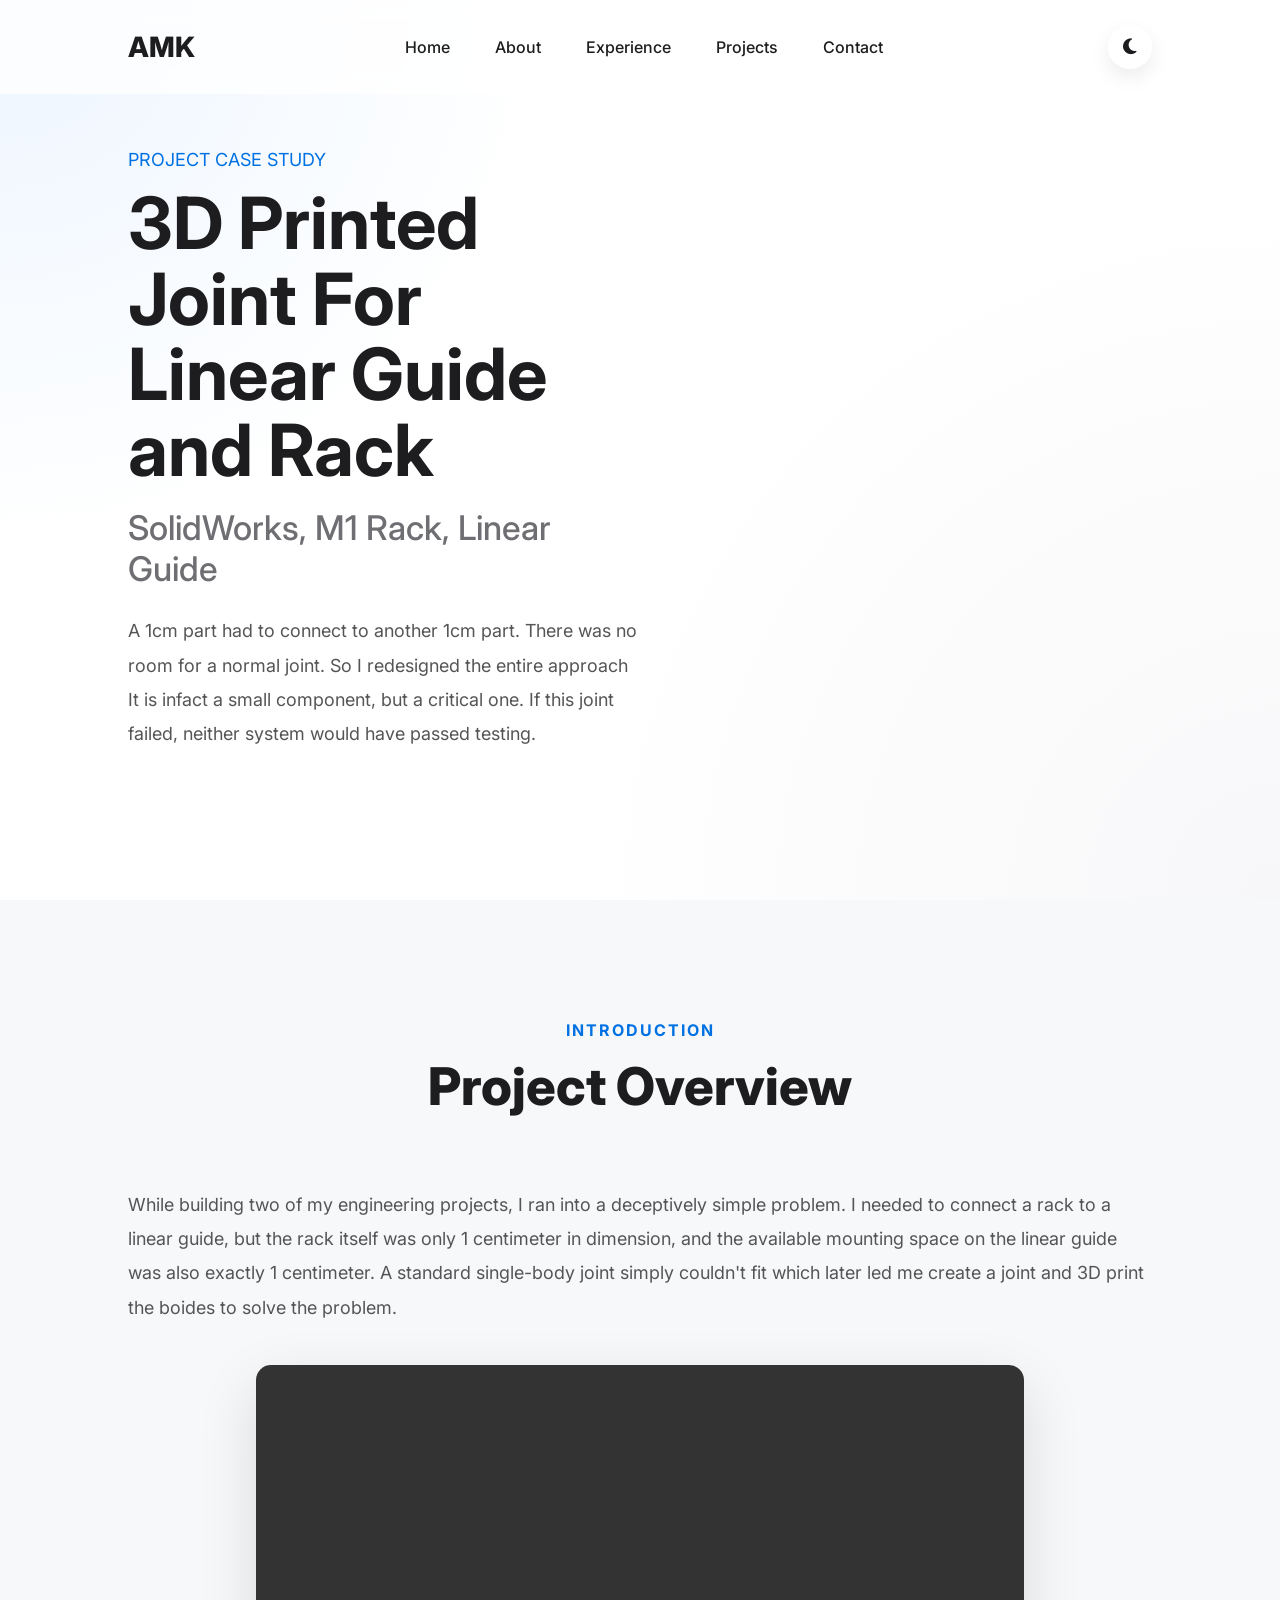
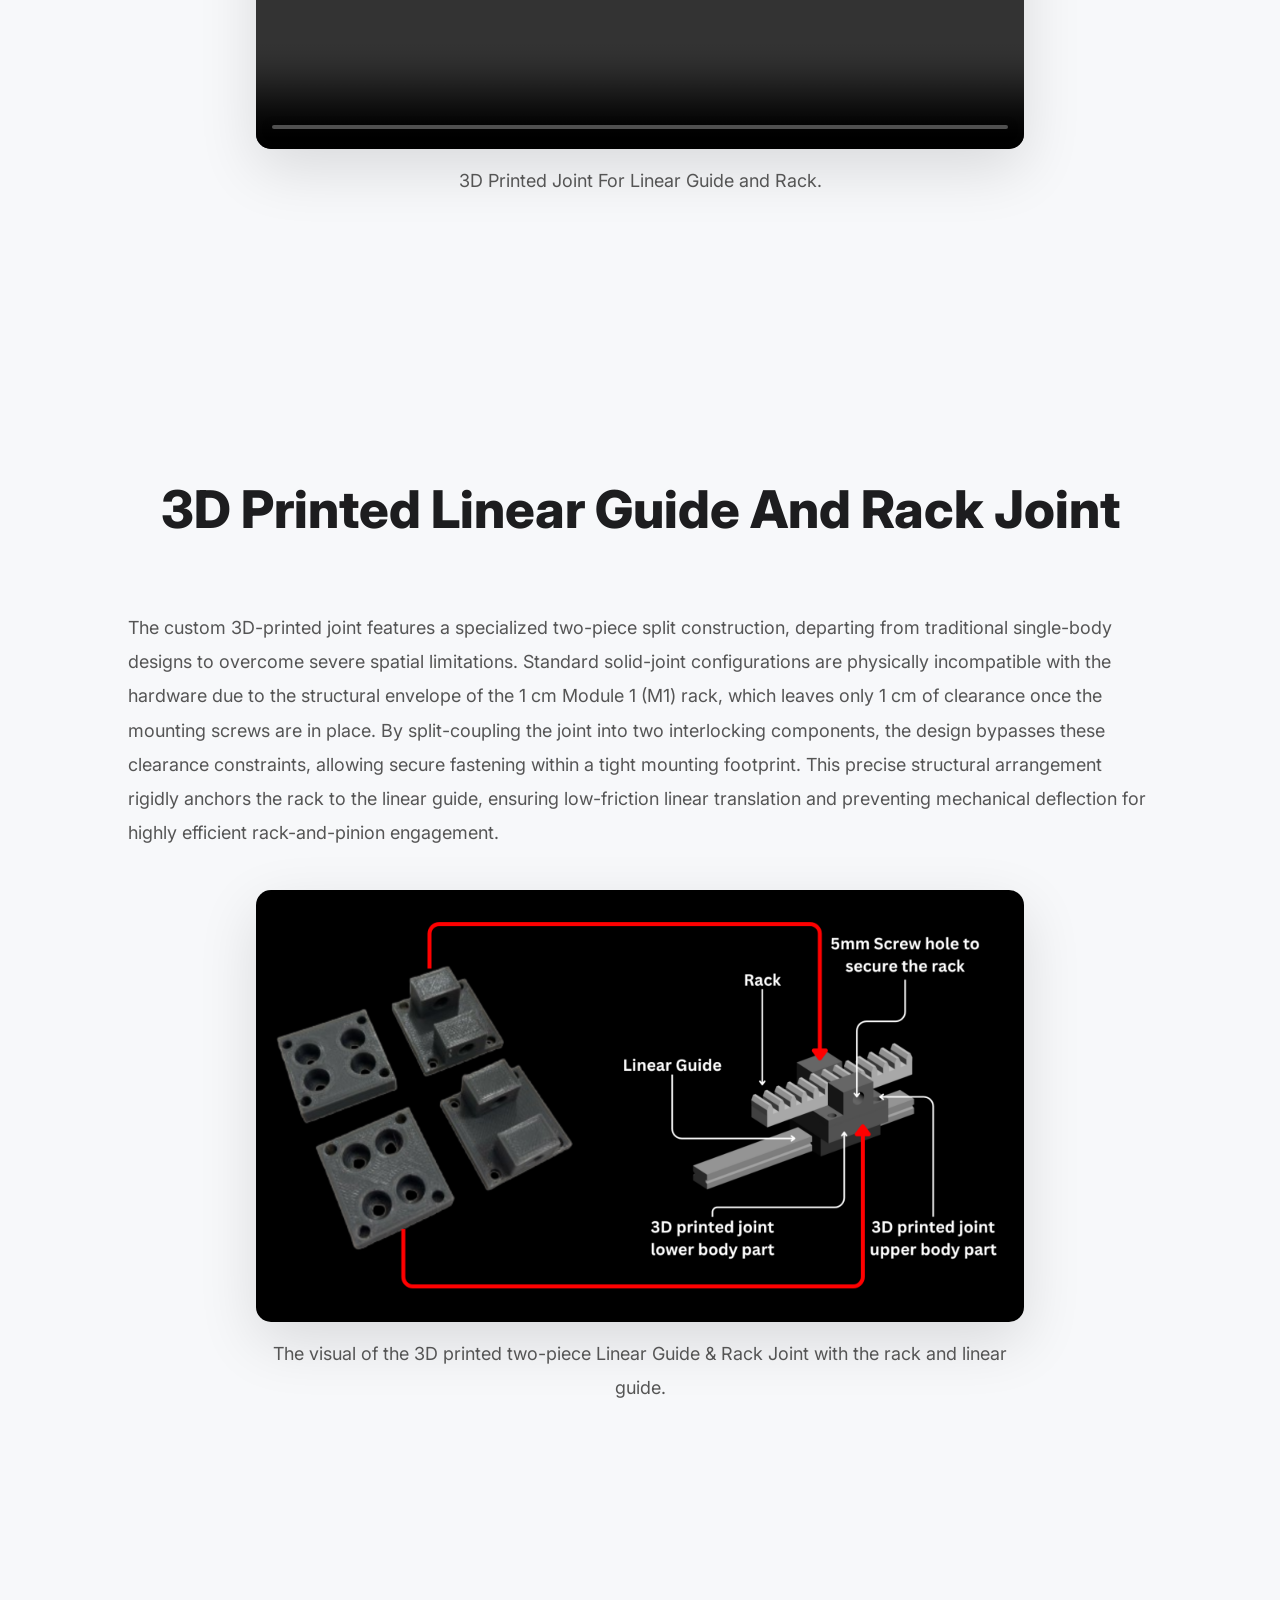
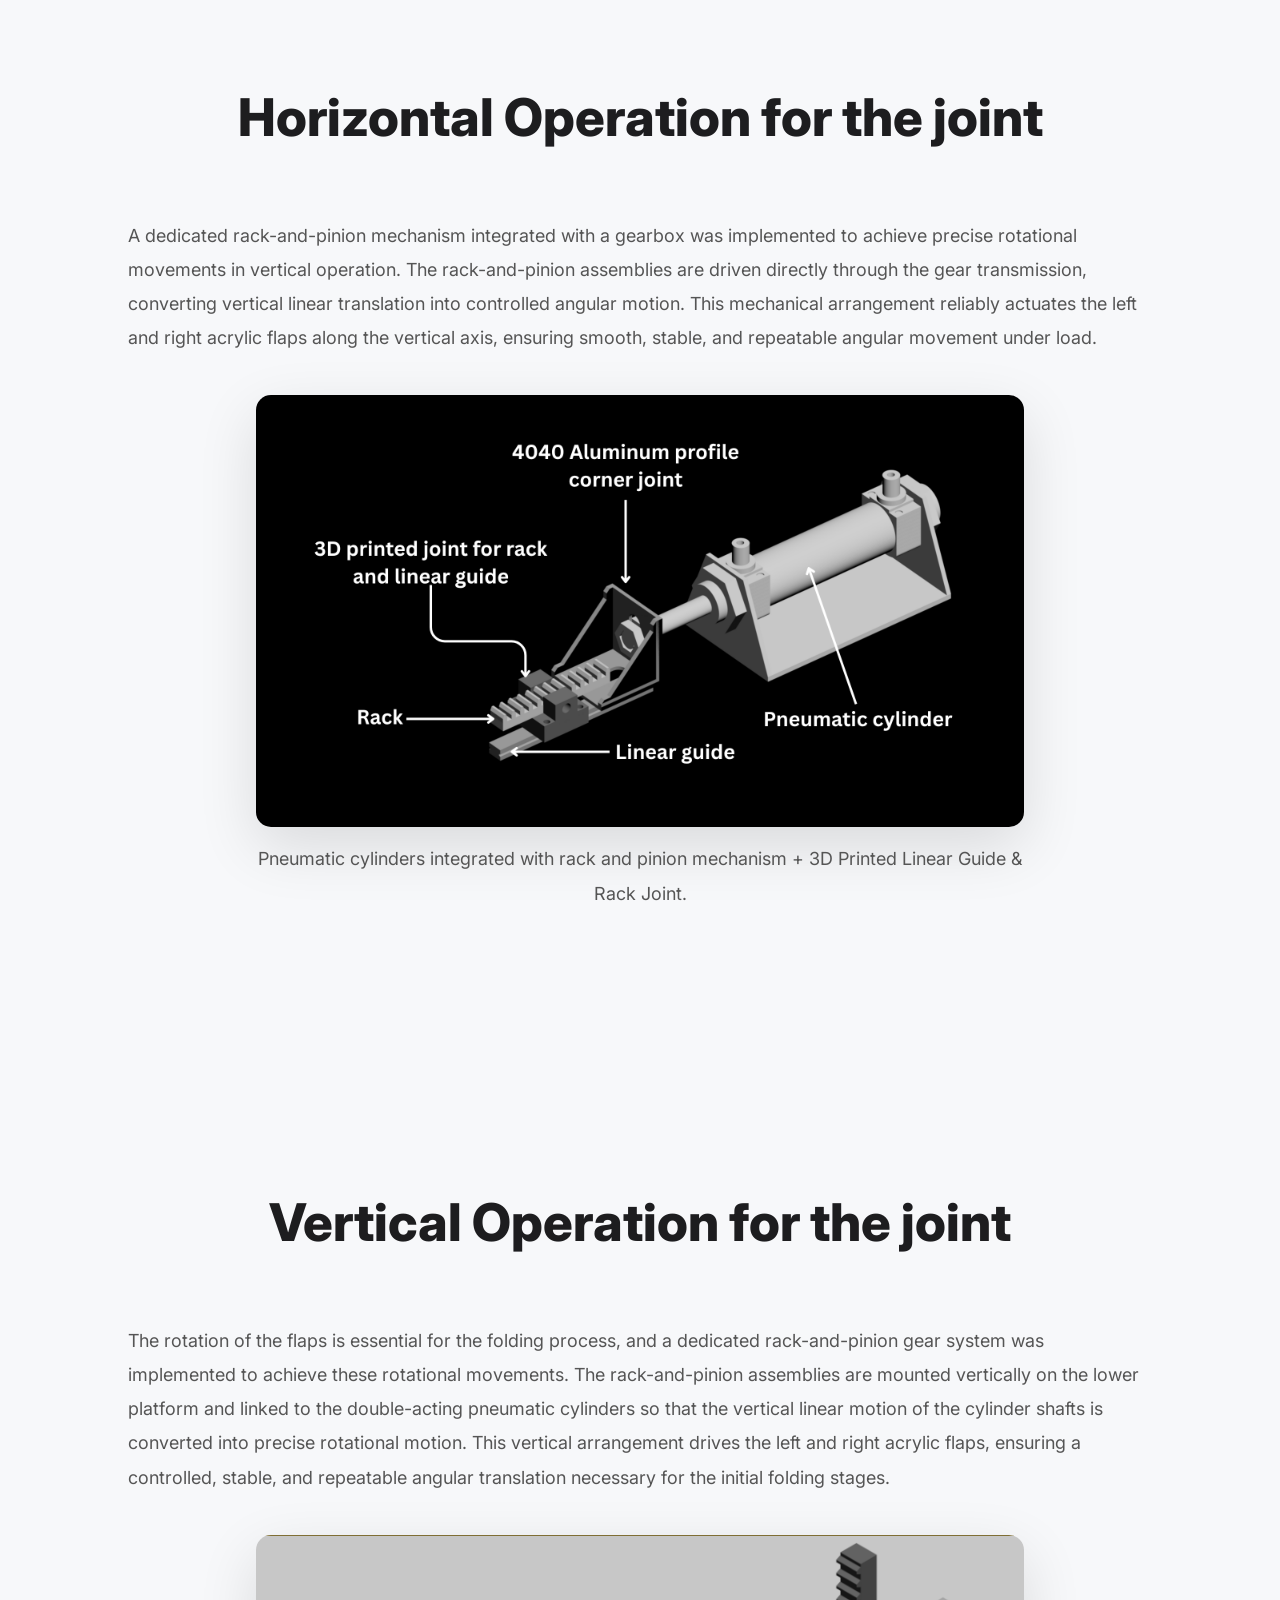
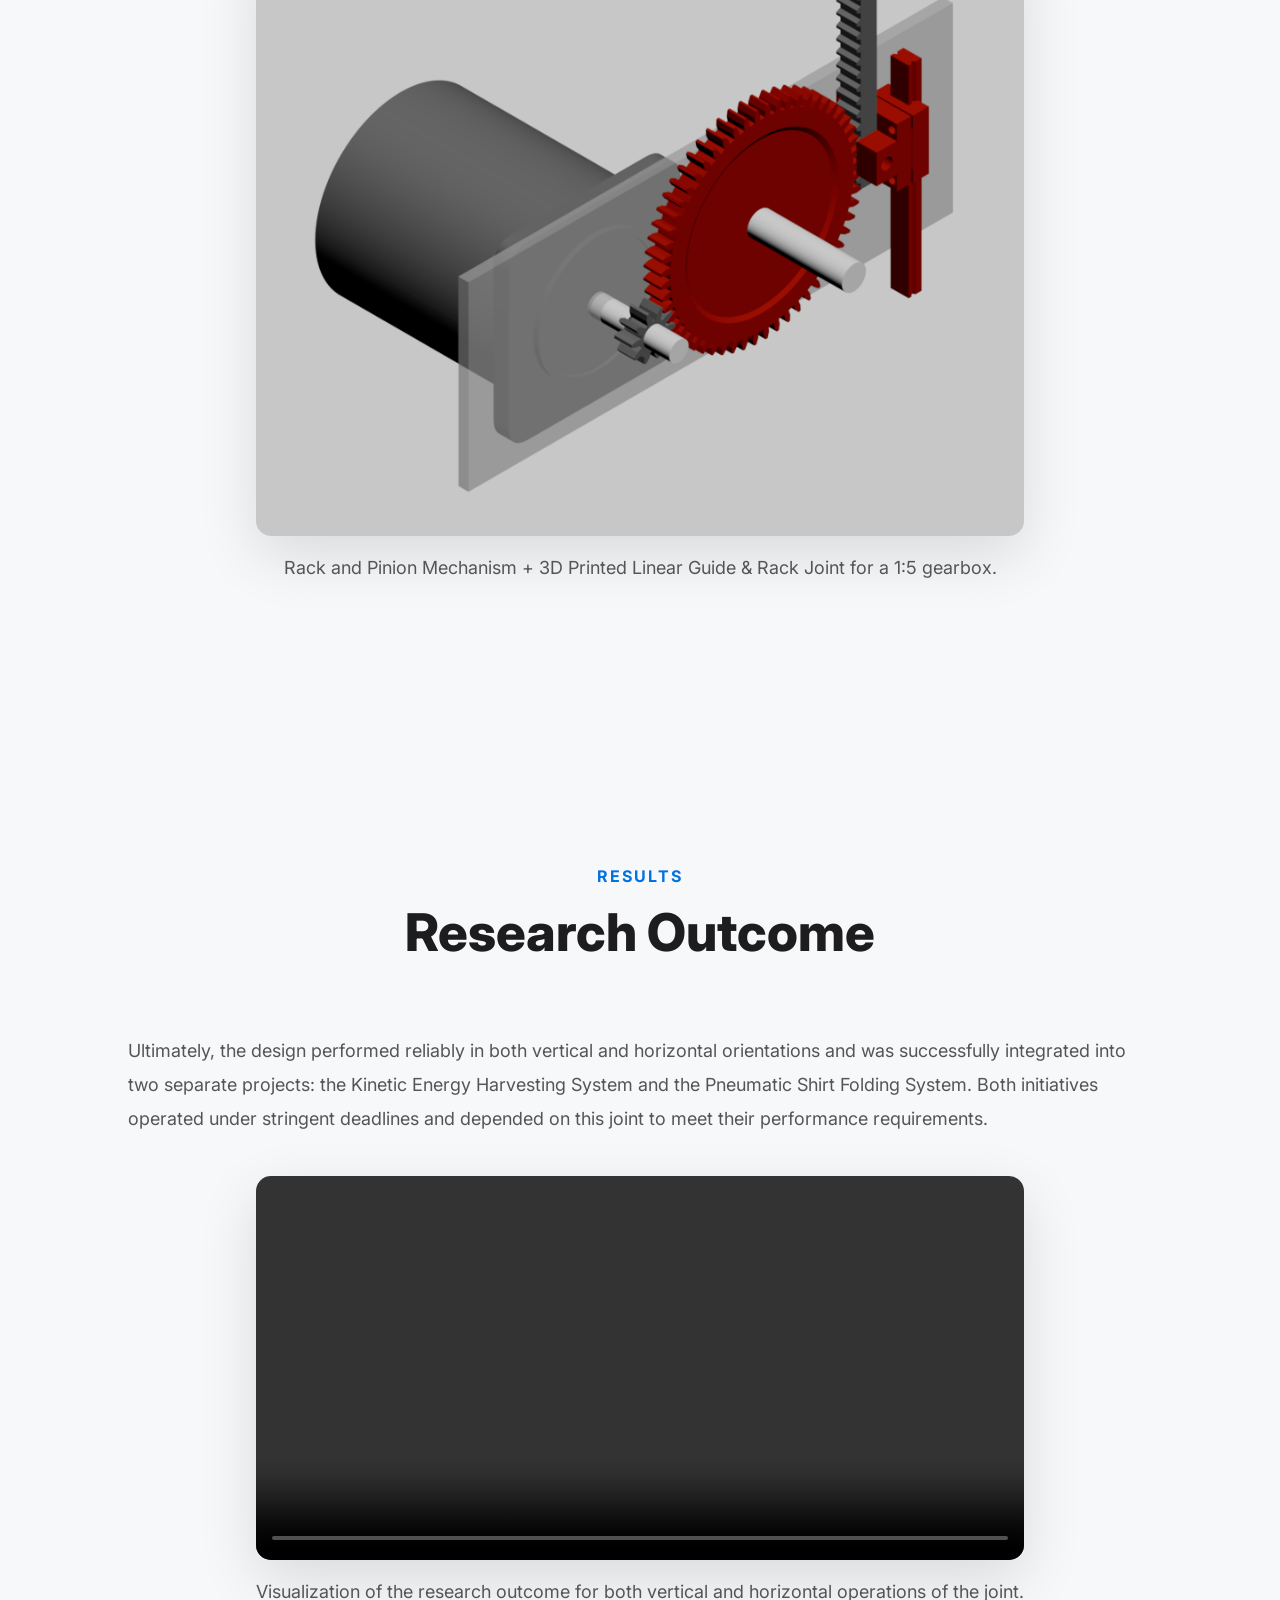
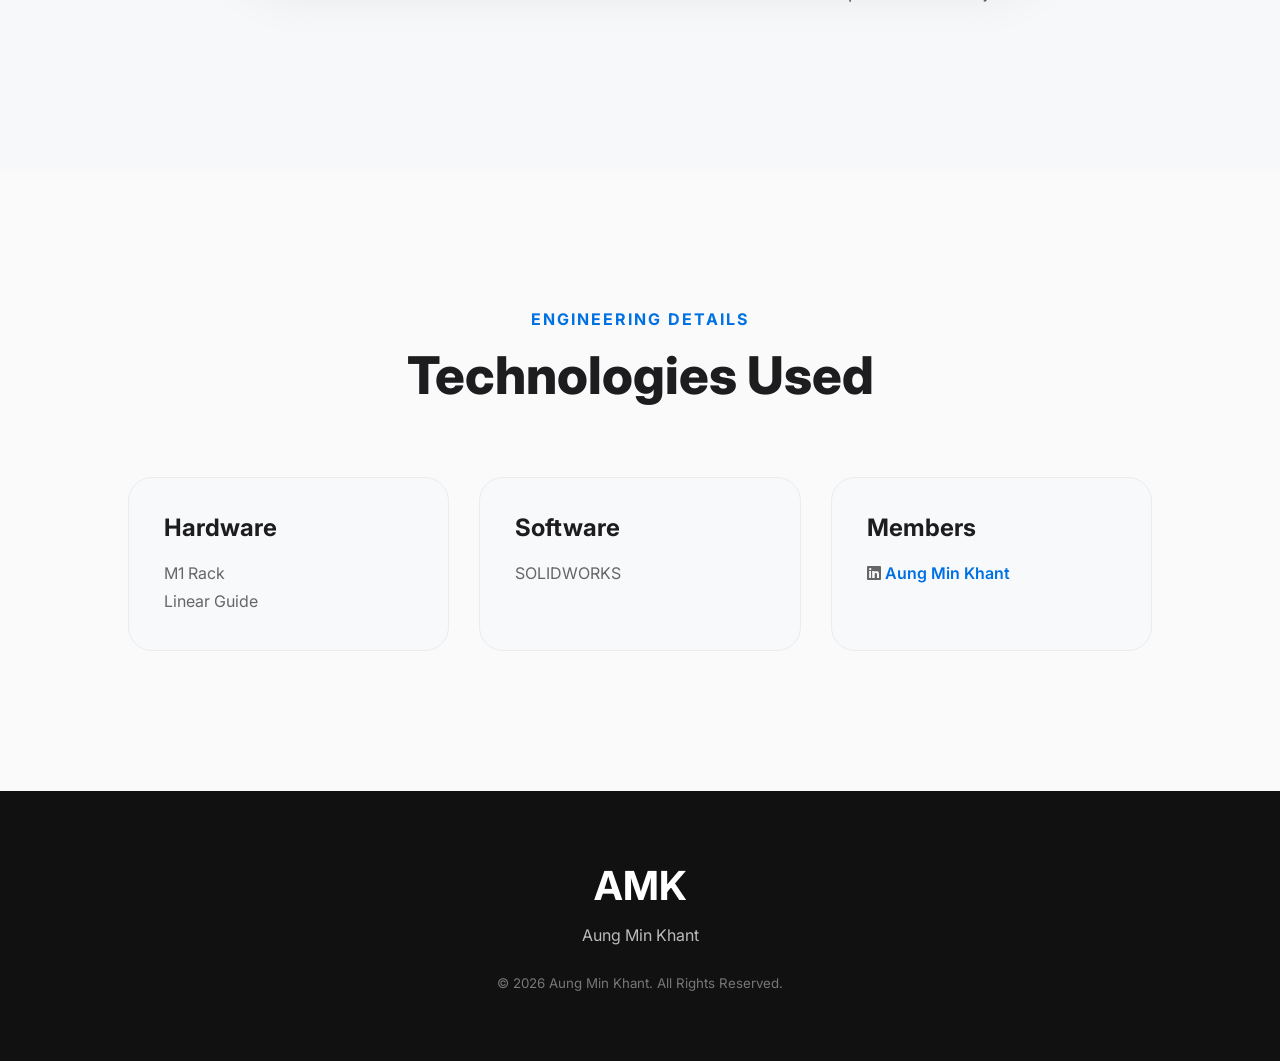
==== commit fe64c7fe: "Update 3D Printed Joint For Linear Guide and Rack.html" ====
--- a/projects/3D Printed Joint For Linear Guide and Rack.html
+++ b/projects/3D Printed Joint For Linear Guide and Rack.html
@@ -29,7 +29,6 @@
         <li><a href="../index.html#about">About</a></li>
         <li><a href="../index.html#experience">Experience</a></li>
         <li><a href="../index.html#projects">Projects</a></li>
-        <li><a href="../documents/Aung Min Khant.pdf">Resume</a></li>
         <li><a href="../index.html#contact">Contact</a></li>
                        
     </ul> <button id="theme-toggle" class="theme-toggle" aria-label="Toggle dark mode"> <i class="fa-solid fa-moon"></i>
@@ -456,4 +455,4 @@
     <script src="../js/script.js"></script>
 </body>
 
-</html>+</html>
--- a/css/style.css
+++ b/css/style.css
@@ -1,21 +1,43 @@
+:root{
+  --bg:#ffffff;
+  --text:#1d1d1f;
+  --card:#ffffff;
+  --surface:#f7f8fa;
+  --muted:#555;
+  --border:#ececec;
+}
+
+body.dark{
+  --bg:#0f1115;
+  --text:#f5f7fa;
+  --card:#171a21;
+  --surface:#12151c;
+  --muted:#b8c0cc;
+  --border:#2a2f3a;
+}
+
 *{
     margin:0;
     padding:0;
     box-sizing:border-box;
 }
 
-html{
-    scroll-behavior:smooth;
-}
+html{ 
+    scroll-behavior:smooth; 
+    scroll-padding-top:100px; 
+}
+
+section{ 
+    scroll-margin-top:100px; 
+}
+
 
 body{
-
+    background:var(--bg);
+    color:var(--text);
+
+    /* Restore the original Inter font */
     font-family:'Inter',sans-serif;
-
-    background:#ffffff;
-
-    color:#1d1d1f;
-
 }
 
 /* NAVIGATION */
@@ -380,6 +402,7 @@
     font-weight:800;
 
 }
+
 
 .about-container{
 
@@ -1743,4 +1766,245 @@
     object-fit:cover;
     display:block;
 
-}+}
+
+/* =====================================================
+   DARK MODE
+   Replace your old dark-mode section with this exact code
+===================================================== */
+
+/* Theme toggle button */
+.theme-toggle{
+    border:none;
+    background:#f1f5fa;
+    color:#1d1d1f;
+    width:44px;
+    height:44px;
+    border-radius:50%;
+    cursor:pointer;
+    display:flex;
+    align-items:center;
+    justify-content:center;
+    transition:.3s;
+    margin-left:16px;
+}
+
+.theme-toggle:hover{
+    transform:scale(1.08);
+    background:#0071E3;
+    color:#fff;
+}
+
+/* Smooth transitions */
+body,
+nav,
+.hero,
+.about,
+.projects,
+.skills,
+.highlights,
+.contact,
+footer,
+.project-card,
+.skill-card,
+.highlight-card,
+.about-card,
+.contact-card{
+    transition:
+        background-color .35s ease,
+        color .35s ease,
+        border-color .35s ease,
+        box-shadow .35s ease;
+}
+
+/* ================= DARK MODE BASE ================= */
+
+body.dark{
+    background:#0f1115;
+    color:#f5f7fa;
+}
+
+/* Navigation */
+body.dark nav{
+    background:rgba(15,17,21,0.82);
+    border-bottom:1px solid rgba(255,255,255,0.08);
+}
+
+body.dark .nav-scrolled{
+    background:#151922;
+    box-shadow:0 10px 30px rgba(0,0,0,.45);
+}
+
+body.dark nav a{
+    color:#f5f7fa;
+}
+
+body.dark nav a:hover,
+body.dark nav a.active{
+    color:#4da3ff;
+}
+
+/* Hero */
+body.dark .hero{
+    background:
+        radial-gradient(circle at top left,#122235,transparent 35%),
+        radial-gradient(circle at bottom right,#151922,transparent 45%);
+}
+
+body.dark .hero h2{
+    color:#aab3c5;
+}
+
+body.dark .description{
+    color:#c5ccd8;
+}
+
+/* Section backgrounds */
+body.dark .about,
+body.dark .contact{
+    background:#151922;
+}
+
+body.dark .projects,
+body.dark .highlights{
+    background:#10141b;
+}
+
+body.dark .skills{
+    background:#0f1115;
+}
+
+/* Cards */
+body.dark .project-card,
+body.dark .skill-card,
+body.dark .highlight-card,
+body.dark .about-card,
+body.dark .contact-card{
+    background:#1a1f29;
+    border:1px solid rgba(255,255,255,0.08);
+    box-shadow:0 18px 45px rgba(0,0,0,.35);
+    color:#f5f7fa;
+}
+
+body.dark .project-card:hover,
+body.dark .skill-card:hover,
+body.dark .highlight-card:hover,
+body.dark .contact-card:hover{
+    box-shadow:0 25px 55px rgba(0,0,0,.45);
+}
+
+/* Text inside cards */
+body.dark .project-content p,
+body.dark .skill-card p,
+body.dark .highlight-card p,
+body.dark .about-text p,
+body.dark .info p,
+body.dark .contact-card p{
+    color:#c5ccd8;
+}
+
+/* Section titles */
+body.dark .section-title h2{
+    color:#ffffff;
+}
+
+body.dark .section-title span{
+    color:#b7c0d1;
+}
+
+/* Tags */
+body.dark .tag-group span{
+    background:#122235;
+    color:#4da3ff;
+}
+
+/* Filter buttons */
+body.dark .filter-btn{
+    background:#1d2430;
+    color:#d7deea;
+}
+
+body.dark .filter-btn:hover{
+    color:#4da3ff;
+}
+
+body.dark .filter-btn.active{
+    background:#0071E3;
+    color:#fff;
+}
+
+/* Project arrows */
+body.dark .project-btn{
+    background:#1a1f29;
+    color:#4da3ff;
+    box-shadow:0 10px 25px rgba(0,0,0,.4);
+}
+
+body.dark .project-btn:hover{
+    background:#0071E3;
+    color:#fff;
+}
+
+/* Buttons */
+body.dark .btn-secondary{
+    border-color:#4da3ff;
+    color:#4da3ff;
+}
+
+body.dark .btn-secondary:hover{
+    background:#4da3ff;
+    color:#fff;
+}
+
+/* Footer */
+body.dark footer{
+    background:#0a0d12;
+}
+
+body.dark .footer-content p{
+    color:#9aa4b6;
+}
+
+body.dark .footer-content small{
+    color:#6f7b8f;
+}
+
+/* Theme button in dark mode */
+body.dark .theme-toggle{
+    background:#1d2430;
+    color:#f5f7fa;
+}
+
+body.dark .theme-toggle:hover{
+    background:#0071E3;
+    color:#fff;
+}
+/* ================= THEME TOGGLE BUTTON ================= */
+
+.theme-toggle{
+    width:44px;
+    height:44px;
+    border:none;
+    border-radius:50%;
+    background:rgba(255,255,255,.9);
+    color:#1d1d1f;
+    font-size:18px;
+    cursor:pointer;
+    display:flex;
+    align-items:center;
+    justify-content:center;
+    transition:.3s;
+    box-shadow:0 8px 20px rgba(0,0,0,.08);
+}
+
+.theme-toggle:hover{
+    transform:translateY(-2px);
+    background:#0071E3;
+    color:white;
+}
+
+body.dark .theme-toggle{
+    background:#1f2937;
+    color:#f9fafb;
+}
+
